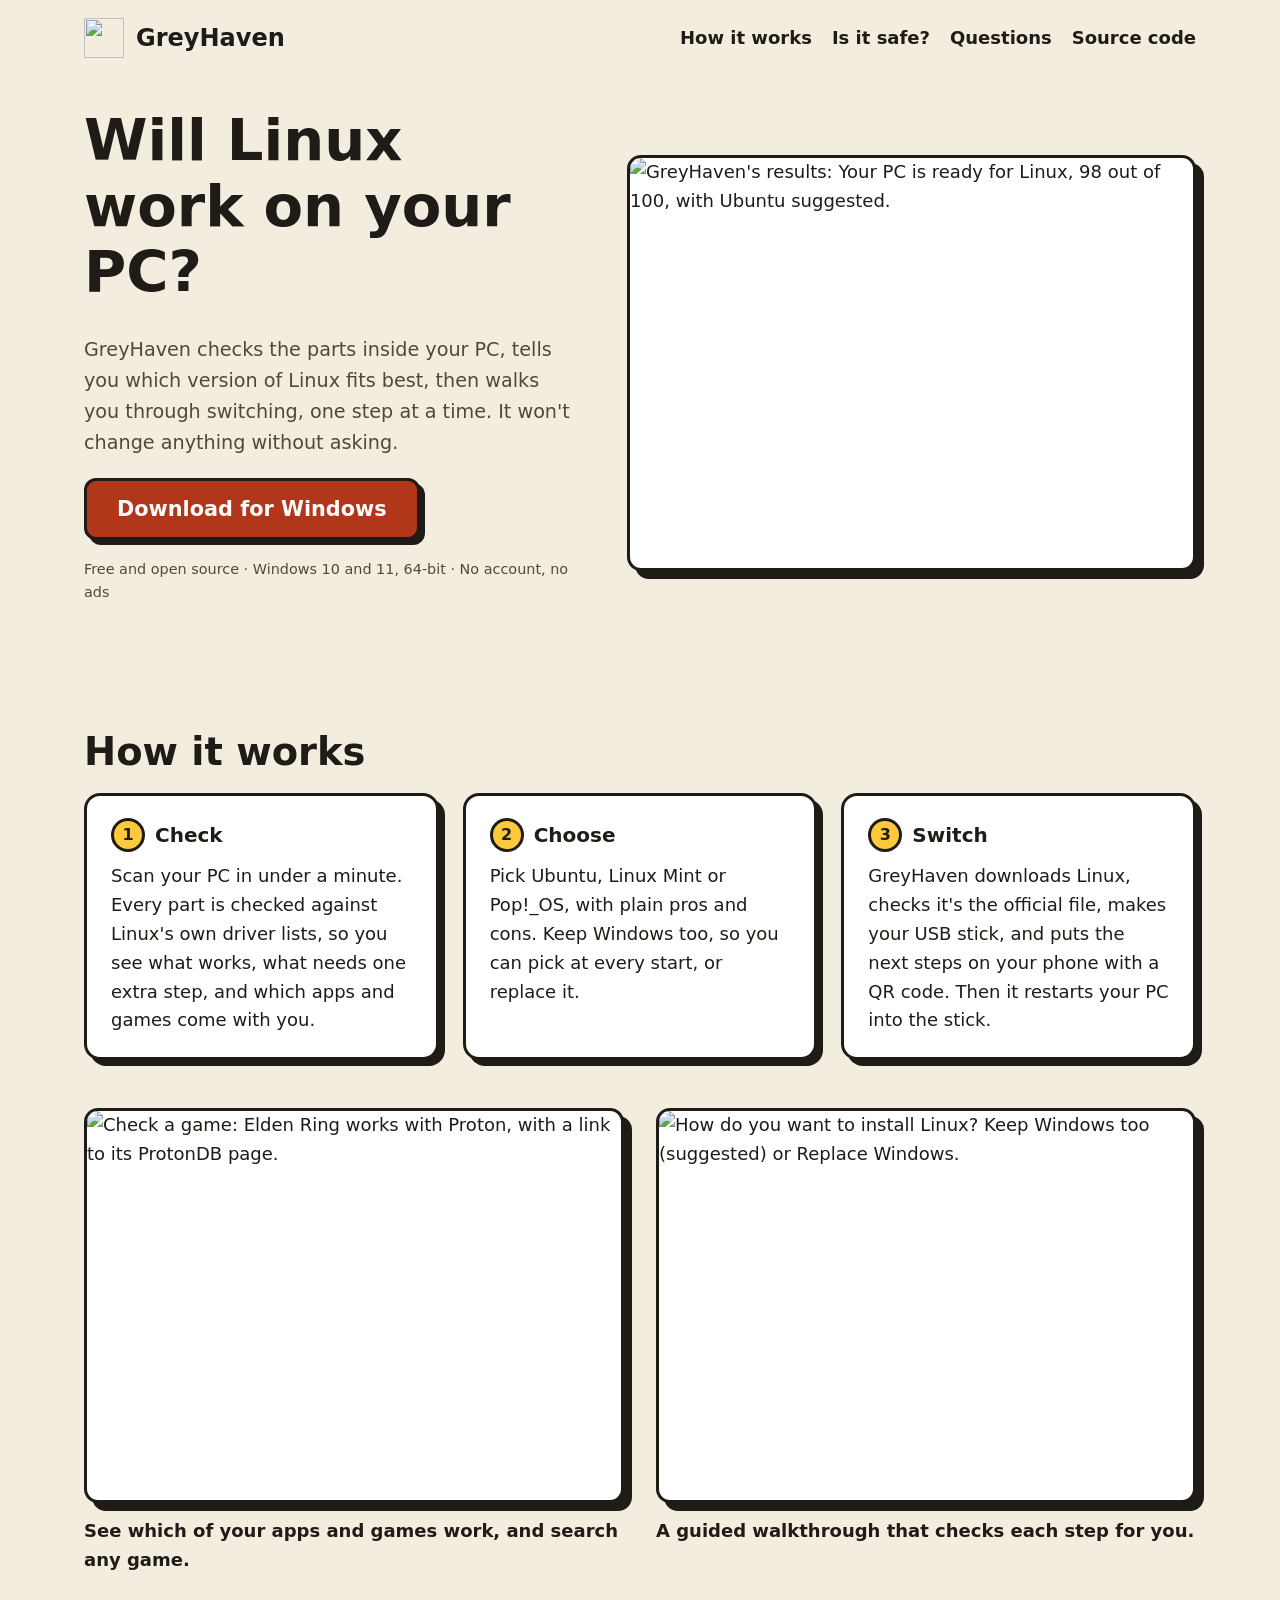
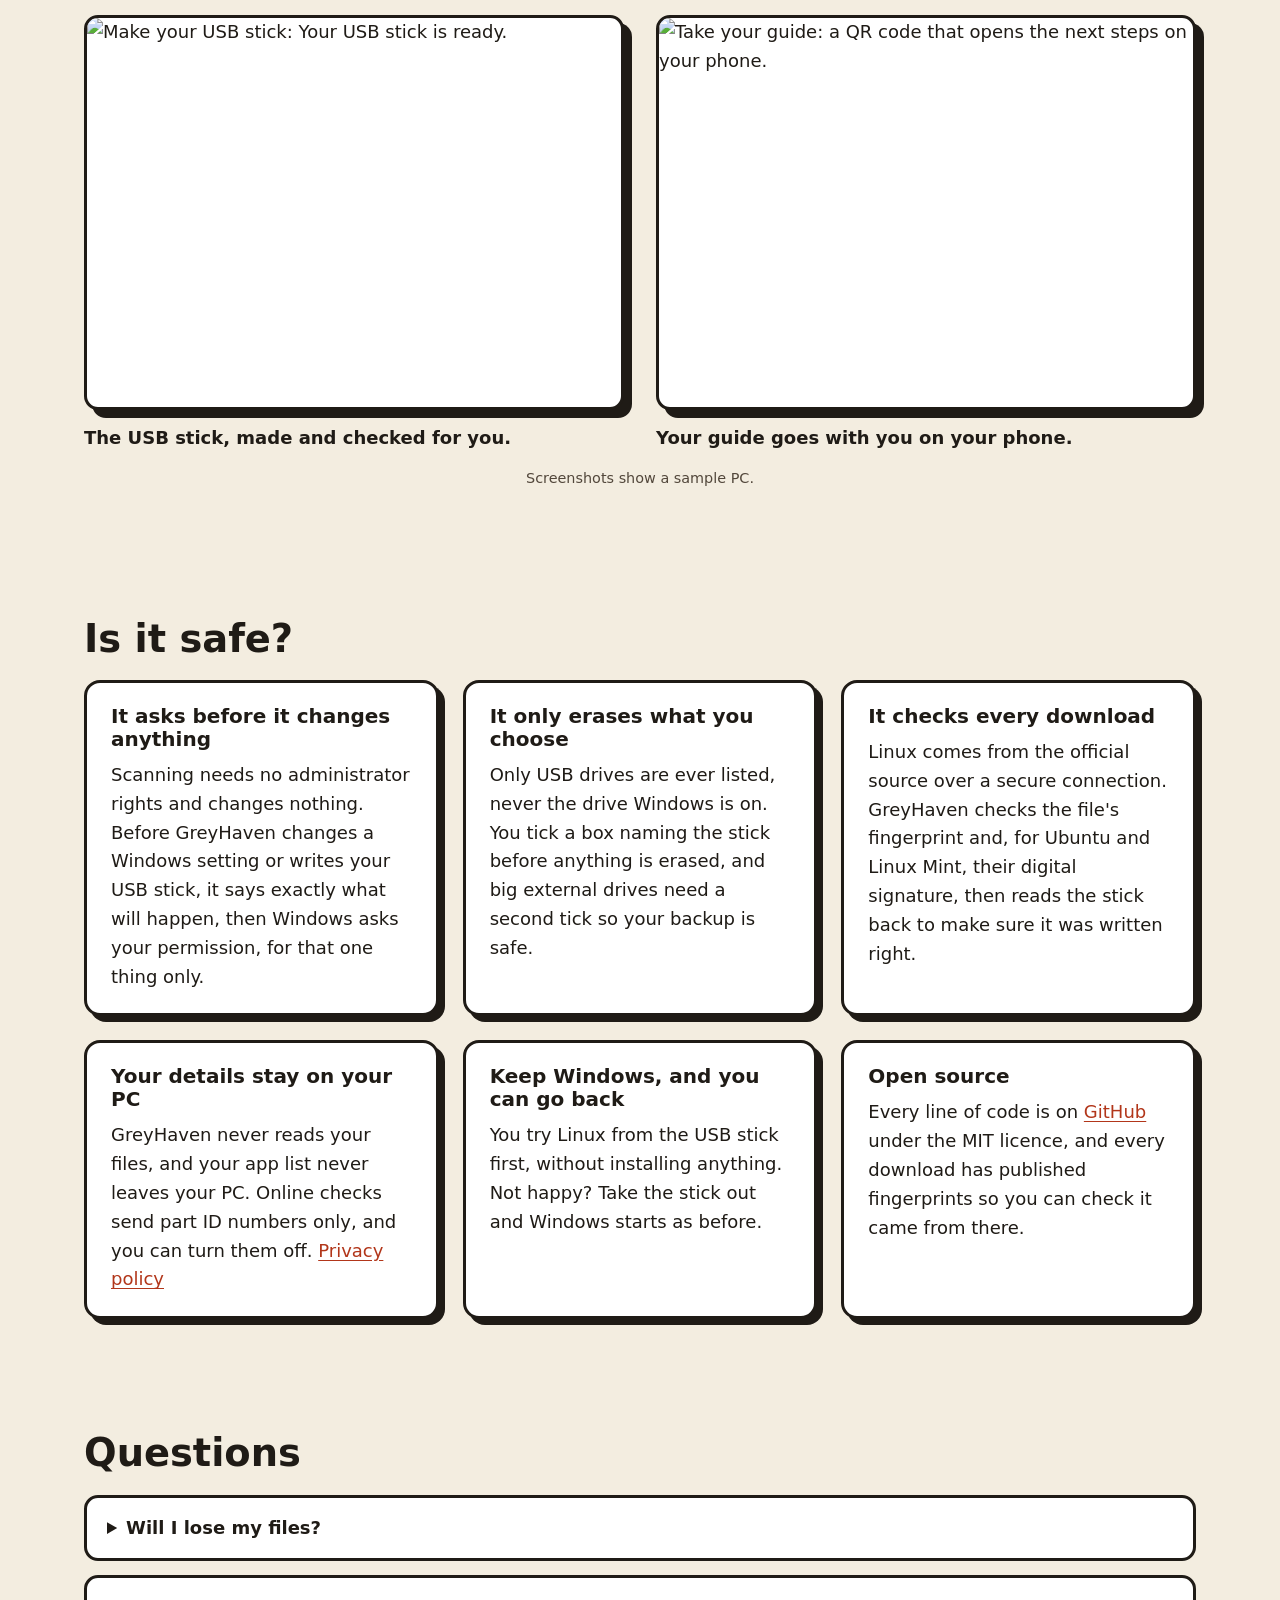
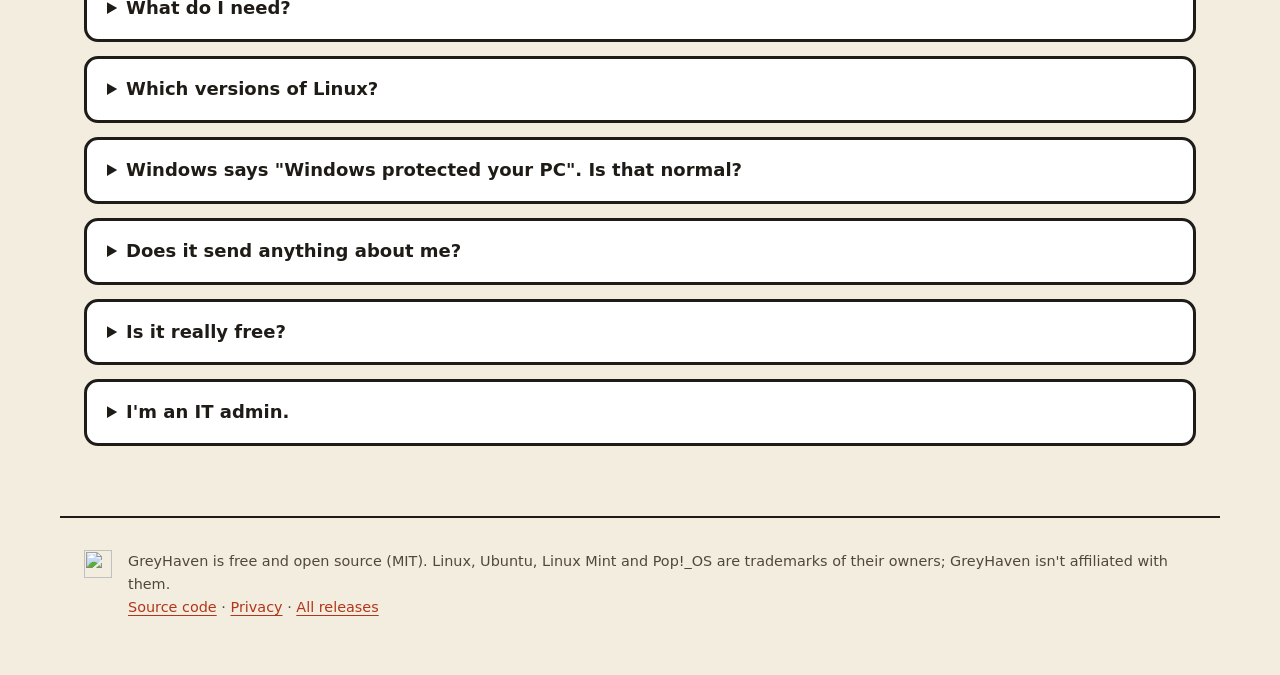
==== site/index.html @ 10e9a3b8 "Download page (site/), Pages workflow; underscores in button text; better screenshot scrolling - sit" ====
<!doctype html>
<html lang="en">
<head>
<meta charset="utf-8">
<meta name="viewport" content="width=device-width, initial-scale=1">
<meta name="color-scheme" content="light dark">
<title>GreyHaven: will Linux work on your PC?</title>
<meta name="description" content="A free Windows app that checks whether Linux will work on your PC, then guides you through switching, step by step. Open source.">
<meta property="og:title" content="GreyHaven: will Linux work on your PC?">
<meta property="og:description" content="Check your PC, make the USB stick, switch. Free and open source.">
<meta property="og:image" content="https://vernsmagerns.github.io/greyhaven/social-preview.png">
<link rel="icon" href="icon-32.png" sizes="32x32">
<link rel="icon" href="mark-flat.svg" type="image/svg+xml">
<link rel="stylesheet" href="site.css">
</head>
<body>
<a class="skip" href="#main">Skip to the download</a>
<header class="top">
  <a class="brand" href="./"><img src="mark.svg" alt="" width="40" height="40"><span>GreyHaven</span></a>
  <nav aria-label="Page"><a href="#how">How it works</a><a href="#safe">Is it safe?</a><a href="#faq">Questions</a><a href="https://github.com/VernsMagerns/greyhaven">Source code</a></nav>
</header>

<main id="main">
  <section class="hero">
    <div class="hero-text">
      <h1>Will Linux work on your PC?</h1>
      <p class="lead">GreyHaven checks the parts inside your PC, tells you which version of Linux fits best, then walks you through switching, one step at a time. It won't change anything without asking.</p>
      <p><a class="download" href="https://github.com/VernsMagerns/greyhaven/releases/latest/download/GreyHaven-Setup.exe">Download for Windows</a></p>
      <p class="small">Free and open source · Windows 10 and 11, 64-bit · No account, no ads</p>
    </div>
    <figure class="shot hero-shot">
      <img src="images/results.png" alt="GreyHaven's results: Your PC is ready for Linux, 98 out of 100, with Ubuntu suggested." width="1180" height="860">
    </figure>
  </section>

  <section id="how">
    <h2>How it works</h2>
    <ol class="steps">
      <li class="card"><h3><span class="num" aria-hidden="true">1</span>Check</h3>
        <p>Scan your PC in under a minute. Every part is checked against Linux's own driver lists, so you see what works, what needs one extra step, and which apps and games come with you.</p></li>
      <li class="card"><h3><span class="num" aria-hidden="true">2</span>Choose</h3>
        <p>Pick Ubuntu, Linux Mint or Pop!_OS, with plain pros and cons. Keep Windows too, so you can pick at every start, or replace it.</p></li>
      <li class="card"><h3><span class="num" aria-hidden="true">3</span>Switch</h3>
        <p>GreyHaven downloads Linux, checks it's the official file, makes your USB stick, and puts the next steps on your phone with a QR code. Then it restarts your PC into the stick.</p></li>
    </ol>
    <div class="gallery">
      <figure class="shot"><img src="images/check-a-game.png" alt="Check a game: Elden Ring works with Proton, with a link to its ProtonDB page." loading="lazy" width="1180" height="860"><figcaption>See which of your apps and games work, and search any game.</figcaption></figure>
      <figure class="shot"><img src="images/walkthrough.png" alt="How do you want to install Linux? Keep Windows too (suggested) or Replace Windows." loading="lazy" width="1180" height="860"><figcaption>A guided walkthrough that checks each step for you.</figcaption></figure>
      <figure class="shot"><img src="images/usb.png" alt="Make your USB stick: Your USB stick is ready." loading="lazy" width="1180" height="860"><figcaption>The USB stick, made and checked for you.</figcaption></figure>
      <figure class="shot"><img src="images/guide.png" alt="Take your guide: a QR code that opens the next steps on your phone." loading="lazy" width="1180" height="860"><figcaption>Your guide goes with you on your phone.</figcaption></figure>
    </div>
    <p class="small center">Screenshots show a sample PC.</p>
  </section>

  <section id="safe">
    <h2>Is it safe?</h2>
    <div class="trust">
      <div class="card"><h3>It asks before it changes anything</h3>
        <p>Scanning needs no administrator rights and changes nothing. Before GreyHaven changes a Windows setting or writes your USB stick, it says exactly what will happen, then Windows asks your permission, for that one thing only.</p></div>
      <div class="card"><h3>It only erases what you choose</h3>
        <p>Only USB drives are ever listed, never the drive Windows is on. You tick a box naming the stick before anything is erased, and big external drives need a second tick so your backup is safe.</p></div>
      <div class="card"><h3>It checks every download</h3>
        <p>Linux comes from the official source over a secure connection. GreyHaven checks the file's fingerprint and, for Ubuntu and Linux Mint, their digital signature, then reads the stick back to make sure it was written right.</p></div>
      <div class="card"><h3>Your details stay on your PC</h3>
        <p>GreyHaven never reads your files, and your app list never leaves your PC. Online checks send part ID numbers only, and you can turn them off. <a href="https://github.com/VernsMagerns/greyhaven/blob/main/PRIVACY.md">Privacy policy</a></p></div>
      <div class="card"><h3>Keep Windows, and you can go back</h3>
        <p>You try Linux from the USB stick first, without installing anything. Not happy? Take the stick out and Windows starts as before.</p></div>
      <div class="card"><h3>Open source</h3>
        <p>Every line of code is on <a href="https://github.com/VernsMagerns/greyhaven">GitHub</a> under the MIT licence, and every download has published fingerprints so you can check it came from there.</p></div>
    </div>
  </section>

  <section id="faq">
    <h2>Questions</h2>
    <details><summary>Will I lose my files?</summary>
      <p>Not if you choose <strong>Keep Windows too</strong>: Windows, your apps and your files stay as they are, and Linux gets space next to them. GreyHaven still asks you to back up first, because changing the drive's layout is the one step that can go wrong. <strong>Replace Windows</strong> erases the drive, and GreyHaven won't let you go on until your backup checklist is done.</p></details>
    <details><summary>What do I need?</summary>
      <p>A Windows 10 or 11 PC (64-bit), a USB stick of 8 GB or more that can be erased, an internet connection for the download (about 6 GB), and your phone for the guide. Allow an hour or two.</p></details>
    <details><summary>Which versions of Linux?</summary>
      <p>Ubuntu 26.04 LTS, Linux Mint 22.3 and Pop!_OS 24.04: three of the most popular, all free and well supported. GreyHaven suggests the one that fits your PC and explains why.</p></details>
    <details><summary>Windows says "Windows protected your PC". Is that normal?</summary>
      <p>For now, yes. GreyHaven is new, and Windows warns about apps it hasn't seen many people download yet. Click <strong>More info</strong>, then <strong>Run anyway</strong>. You can check the file is the real one with the fingerprints in <code>SHA256SUMS.txt</code> on the release page.</p></details>
    <details><summary>Does it send anything about me?</summary>
      <p>Only if you leave online checks on: the ID numbers of parts GreyHaven doesn't recognise go to linux-hardware.org, and it asks GitHub whether there's a newer version. No names, no files, no app list. See the <a href="https://github.com/VernsMagerns/greyhaven/blob/main/PRIVACY.md">privacy policy</a>.</p></details>
    <details><summary>Is it really free?</summary>
      <p>Yes. No ads, no account, no paid version. It's an open-source project.</p></details>
    <details><summary>I'm an IT admin.</summary>
      <p>Each release also has <code>GreyHaven.msi</code> for silent installs (<code>msiexec /i GreyHaven.msi /qn</code>) and a portable zip.</p></details>
  </section>
</main>

<footer>
  <img src="mark-flat.svg" alt="" width="28" height="28">
  <p>GreyHaven is free and open source (MIT). Linux, Ubuntu, Linux Mint and Pop!_OS are trademarks of their owners; GreyHaven isn't affiliated with them.
  <br><a href="https://github.com/VernsMagerns/greyhaven">Source code</a> · <a href="https://github.com/VernsMagerns/greyhaven/blob/main/PRIVACY.md">Privacy</a> · <a href="https://github.com/VernsMagerns/greyhaven/releases">All releases</a></p>
</footer>
</body>
</html>
---- site/site.css ----
/* GreyHaven download page: the app's Market Day look (docs/brand.md). */
@font-face { font-family: "Rubik"; font-weight: 700; font-display: swap; src: url(fonts/Rubik-Bold.ttf) format("truetype"); }
@font-face { font-family: "Lexend"; font-weight: 400; font-display: swap; src: url(fonts/Lexend-Regular.ttf) format("truetype"); }
@font-face { font-family: "Lexend"; font-weight: 600; font-display: swap; src: url(fonts/Lexend-SemiBold.ttf) format("truetype"); }

:root {
  --page: #F3EDE0; --card: #FFFFFF; --ink: #1F1B16; --line: #1F1B16; --text2: #52473B;
  --accent: #B2361A; --on-accent: #FFFFFF; --go: #2B6630; --shadow: #1F1B16; --butter: #FFC93C;
}
@media (prefers-color-scheme: dark) {
  :root {
    --page: #0D1218; --card: #18212B; --ink: #F3EFE7; --line: #8C9BAB; --text2: #B8C3CE;
    --accent: #FF9065; --on-accent: #0D1218; --go: #8FD69B; --shadow: #05080B;
  }
}
* { box-sizing: border-box; }
html { scroll-behavior: smooth; }
body { margin: 0; background: var(--page); color: var(--ink); font: 400 18px/1.6 "Lexend", system-ui, sans-serif; }
h1, h2, h3 { font-family: "Rubik", system-ui, sans-serif; font-weight: 700; line-height: 1.15; margin: 0 0 .5em; }
h1 { font-size: clamp(2.3rem, 5vw, 3.6rem); }
h2 { font-size: clamp(1.8rem, 3.5vw, 2.4rem); margin-top: 0; }
h3 { font-size: 1.25rem; }
a { color: var(--accent); text-underline-offset: 3px; }
a:focus-visible, summary:focus-visible { outline: 3px solid var(--ink); outline-offset: 3px; border-radius: 4px; }
.small { font-size: .9rem; color: var(--text2); }
.center { text-align: center; }
.skip { position: absolute; left: -999px; }
.skip:focus { left: 16px; top: 16px; background: var(--card); padding: 8px 12px; border: 2px solid var(--line); z-index: 2; }

.top { display: flex; align-items: center; justify-content: space-between; gap: 16px; flex-wrap: wrap;
  max-width: 1160px; margin: 0 auto; padding: 18px 24px; }
.brand { display: inline-flex; align-items: center; gap: 12px; text-decoration: none; color: var(--ink);
  font: 700 1.5rem "Rubik", system-ui, sans-serif; }
.top nav { display: flex; gap: 20px; flex-wrap: wrap; }
.top nav a { color: var(--ink); text-decoration: none; font-weight: 600; }
.top nav a:hover { text-decoration: underline; }

main { max-width: 1160px; margin: 0 auto; padding: 0 24px; }
section { padding: 56px 0; }
.hero { display: grid; grid-template-columns: 1fr 1.15fr; gap: 48px; align-items: center; padding-top: 32px; }
.lead { font-size: 1.2rem; color: var(--text2); max-width: 34em; }
.download { display: inline-block; background: var(--accent); color: var(--on-accent); text-decoration: none;
  font: 700 1.3rem "Rubik", system-ui, sans-serif; padding: 16px 30px; border: 3px solid var(--line); border-radius: 12px;
  box-shadow: 5px 5px 0 var(--shadow); transition: transform .08s, box-shadow .08s; }
.download:hover { transform: translate(-1px, -1px); box-shadow: 6px 6px 0 var(--shadow); }
.download:active { transform: translate(3px, 3px); box-shadow: 2px 2px 0 var(--shadow); }
.download:focus-visible { outline: 3px solid var(--ink); outline-offset: 4px; }

.card { background: var(--card); border: 3px solid var(--line); border-radius: 16px; box-shadow: 6px 6px 0 var(--shadow); padding: 22px 24px; }
.card p { margin: 0; }
.shot { margin: 0; }
.shot img { display: block; width: 100%; height: auto; border: 3px solid var(--line); border-radius: 14px; box-shadow: 8px 8px 0 var(--shadow); background: var(--card); }
.shot figcaption { margin-top: 14px; font-weight: 600; }

.steps { list-style: none; padding: 0; margin: 0 0 48px; display: grid; grid-template-columns: repeat(3, 1fr); gap: 24px; }
.num { display: inline-grid; place-items: center; width: 34px; height: 34px; margin-right: 10px; border-radius: 50%;
  background: var(--butter); color: #1F1B16; border: 3px solid var(--line); font-size: 1rem; vertical-align: 2px; }
.gallery { display: grid; grid-template-columns: repeat(2, 1fr); gap: 40px 32px; }
.trust { display: grid; grid-template-columns: repeat(3, 1fr); gap: 24px; }

details { background: var(--card); border: 3px solid var(--line); border-radius: 14px; margin: 0 0 14px; padding: 4px 20px; }
summary { cursor: pointer; font-weight: 600; padding: 12px 0; }
details p { margin: 0 0 16px; }
code { background: color-mix(in srgb, var(--page) 70%, var(--card)); padding: 1px 6px; border-radius: 6px; font-size: .9em; }

footer { max-width: 1160px; margin: 0 auto; padding: 32px 24px 56px; display: flex; gap: 16px; align-items: flex-start;
  color: var(--text2); font-size: .9rem; border-top: 2px solid var(--line); }
footer p { margin: 0; }

@media (max-width: 900px) {
  .hero, .steps, .trust, .gallery { grid-template-columns: 1fr; }
  .hero { gap: 32px; }
}
@media (prefers-reduced-motion: reduce) { html { scroll-behavior: auto; } .download { transition: none; } }
@media (forced-colors: active) { .card, .shot img, .download, details { border-color: CanvasText; box-shadow: none; } }
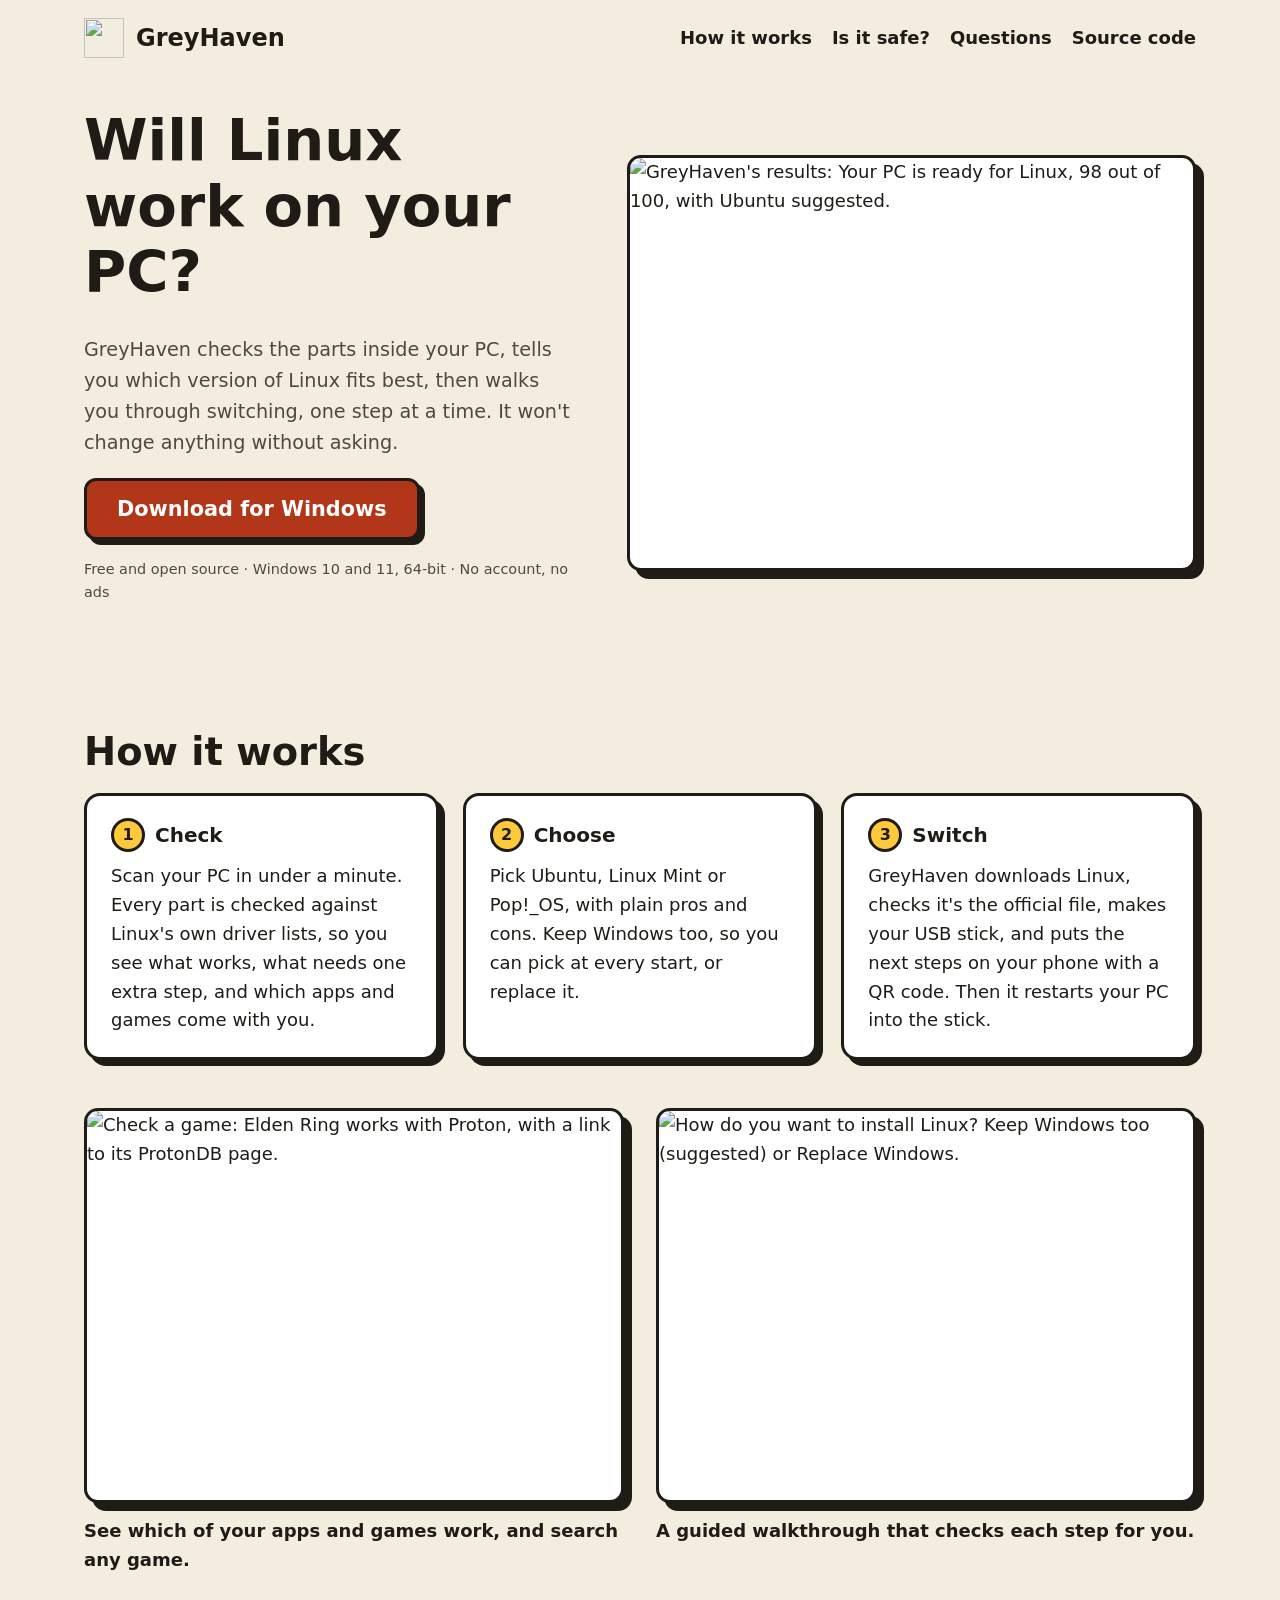
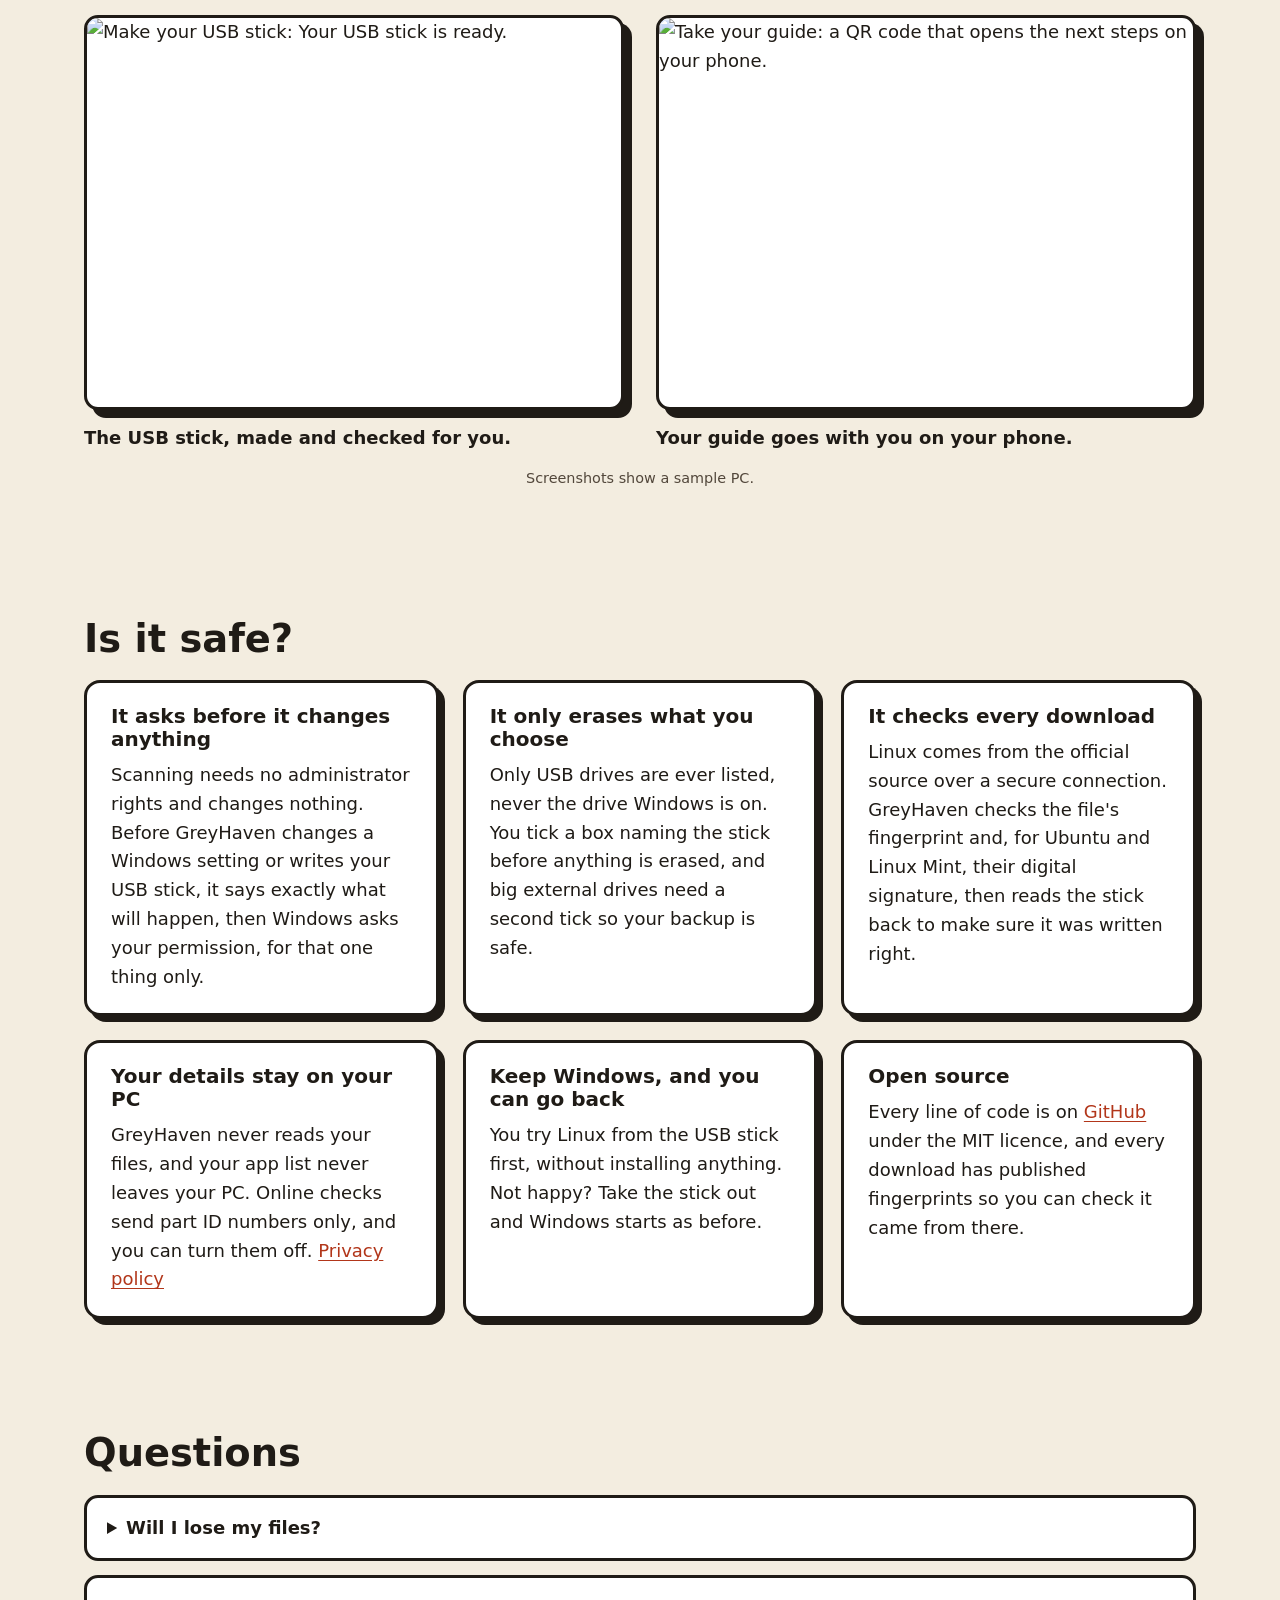
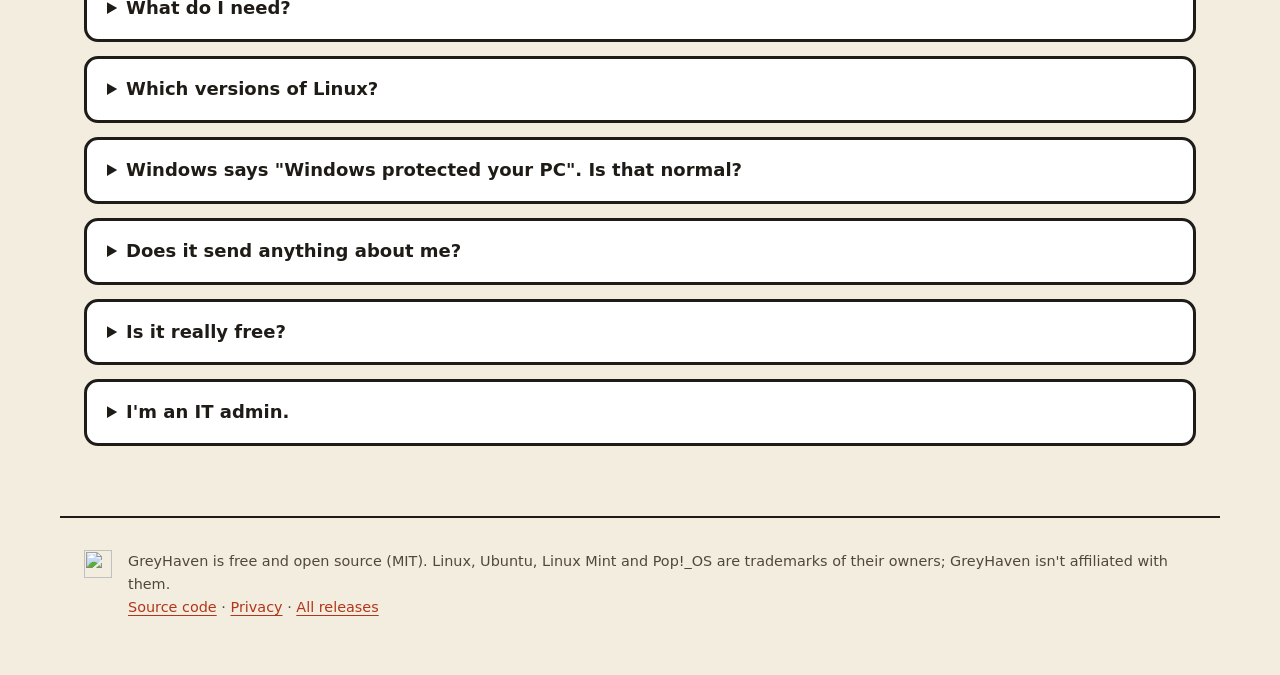
==== commit b714c48c: "README and download page screenshots from the real app (CI, sample PC); launch checklist updated Co-" ====
--- a/site/index.html
+++ b/site/index.html
@@ -39,15 +39,15 @@
       <li class="card"><h3><span class="num" aria-hidden="true">1</span>Check</h3>
         <p>Scan your PC in under a minute. Every part is checked against Linux's own driver lists, so you see what works, what needs one extra step, and which apps and games come with you.</p></li>
       <li class="card"><h3><span class="num" aria-hidden="true">2</span>Choose</h3>
-        <p>Pick Ubuntu, Linux Mint or Pop!_OS, with plain pros and cons. Keep Windows too, so you can pick at every start, or replace it.</p></li>
+        <p>Pick Ubuntu, Linux Mint or <span class="nowrap">Pop!_OS</span>, with plain pros and cons. Keep Windows too, so you can pick at every start, or replace it.</p></li>
       <li class="card"><h3><span class="num" aria-hidden="true">3</span>Switch</h3>
         <p>GreyHaven downloads Linux, checks it's the official file, makes your USB stick, and puts the next steps on your phone with a QR code. Then it restarts your PC into the stick.</p></li>
     </ol>
     <div class="gallery">
-      <figure class="shot"><img src="images/check-a-game.png" alt="Check a game: Elden Ring works with Proton, with a link to its ProtonDB page." loading="lazy" width="1180" height="860"><figcaption>See which of your apps and games work, and search any game.</figcaption></figure>
-      <figure class="shot"><img src="images/walkthrough.png" alt="How do you want to install Linux? Keep Windows too (suggested) or Replace Windows." loading="lazy" width="1180" height="860"><figcaption>A guided walkthrough that checks each step for you.</figcaption></figure>
-      <figure class="shot"><img src="images/usb.png" alt="Make your USB stick: Your USB stick is ready." loading="lazy" width="1180" height="860"><figcaption>The USB stick, made and checked for you.</figcaption></figure>
-      <figure class="shot"><img src="images/guide.png" alt="Take your guide: a QR code that opens the next steps on your phone." loading="lazy" width="1180" height="860"><figcaption>Your guide goes with you on your phone.</figcaption></figure>
+      <figure class="shot"><img src="images/check-a-game.png" alt="Check a game: Elden Ring works with Proton, with a link to its ProtonDB page." width="1180" height="860"><figcaption>See which of your apps and games work, and search any game.</figcaption></figure>
+      <figure class="shot"><img src="images/walkthrough.png" alt="How do you want to install Linux? Keep Windows too (suggested) or Replace Windows." width="1180" height="860"><figcaption>A guided walkthrough that checks each step for you.</figcaption></figure>
+      <figure class="shot"><img src="images/usb.png" alt="Make your USB stick: Your USB stick is ready." width="1180" height="860"><figcaption>The USB stick, made and checked for you.</figcaption></figure>
+      <figure class="shot"><img src="images/guide.png" alt="Take your guide: a QR code that opens the next steps on your phone." width="1180" height="860"><figcaption>Your guide goes with you on your phone.</figcaption></figure>
     </div>
     <p class="small center">Screenshots show a sample PC.</p>
   </section>
@@ -77,7 +77,7 @@
     <details><summary>What do I need?</summary>
       <p>A Windows 10 or 11 PC (64-bit), a USB stick of 8 GB or more that can be erased, an internet connection for the download (about 6 GB), and your phone for the guide. Allow an hour or two.</p></details>
     <details><summary>Which versions of Linux?</summary>
-      <p>Ubuntu 26.04 LTS, Linux Mint 22.3 and Pop!_OS 24.04: three of the most popular, all free and well supported. GreyHaven suggests the one that fits your PC and explains why.</p></details>
+      <p>Ubuntu 26.04 LTS, Linux Mint 22.3 and <span class="nowrap">Pop!_OS</span> 24.04: three of the most popular, all free and well supported. GreyHaven suggests the one that fits your PC and explains why.</p></details>
     <details><summary>Windows says "Windows protected your PC". Is that normal?</summary>
       <p>For now, yes. GreyHaven is new, and Windows warns about apps it hasn't seen many people download yet. Click <strong>More info</strong>, then <strong>Run anyway</strong>. You can check the file is the real one with the fingerprints in <code>SHA256SUMS.txt</code> on the release page.</p></details>
     <details><summary>Does it send anything about me?</summary>
--- a/site/site.css
+++ b/site/site.css
@@ -73,3 +73,4 @@
 }
 @media (prefers-reduced-motion: reduce) { html { scroll-behavior: auto; } .download { transition: none; } }
 @media (forced-colors: active) { .card, .shot img, .download, details { border-color: CanvasText; box-shadow: none; } }
+.nowrap { white-space: nowrap; }
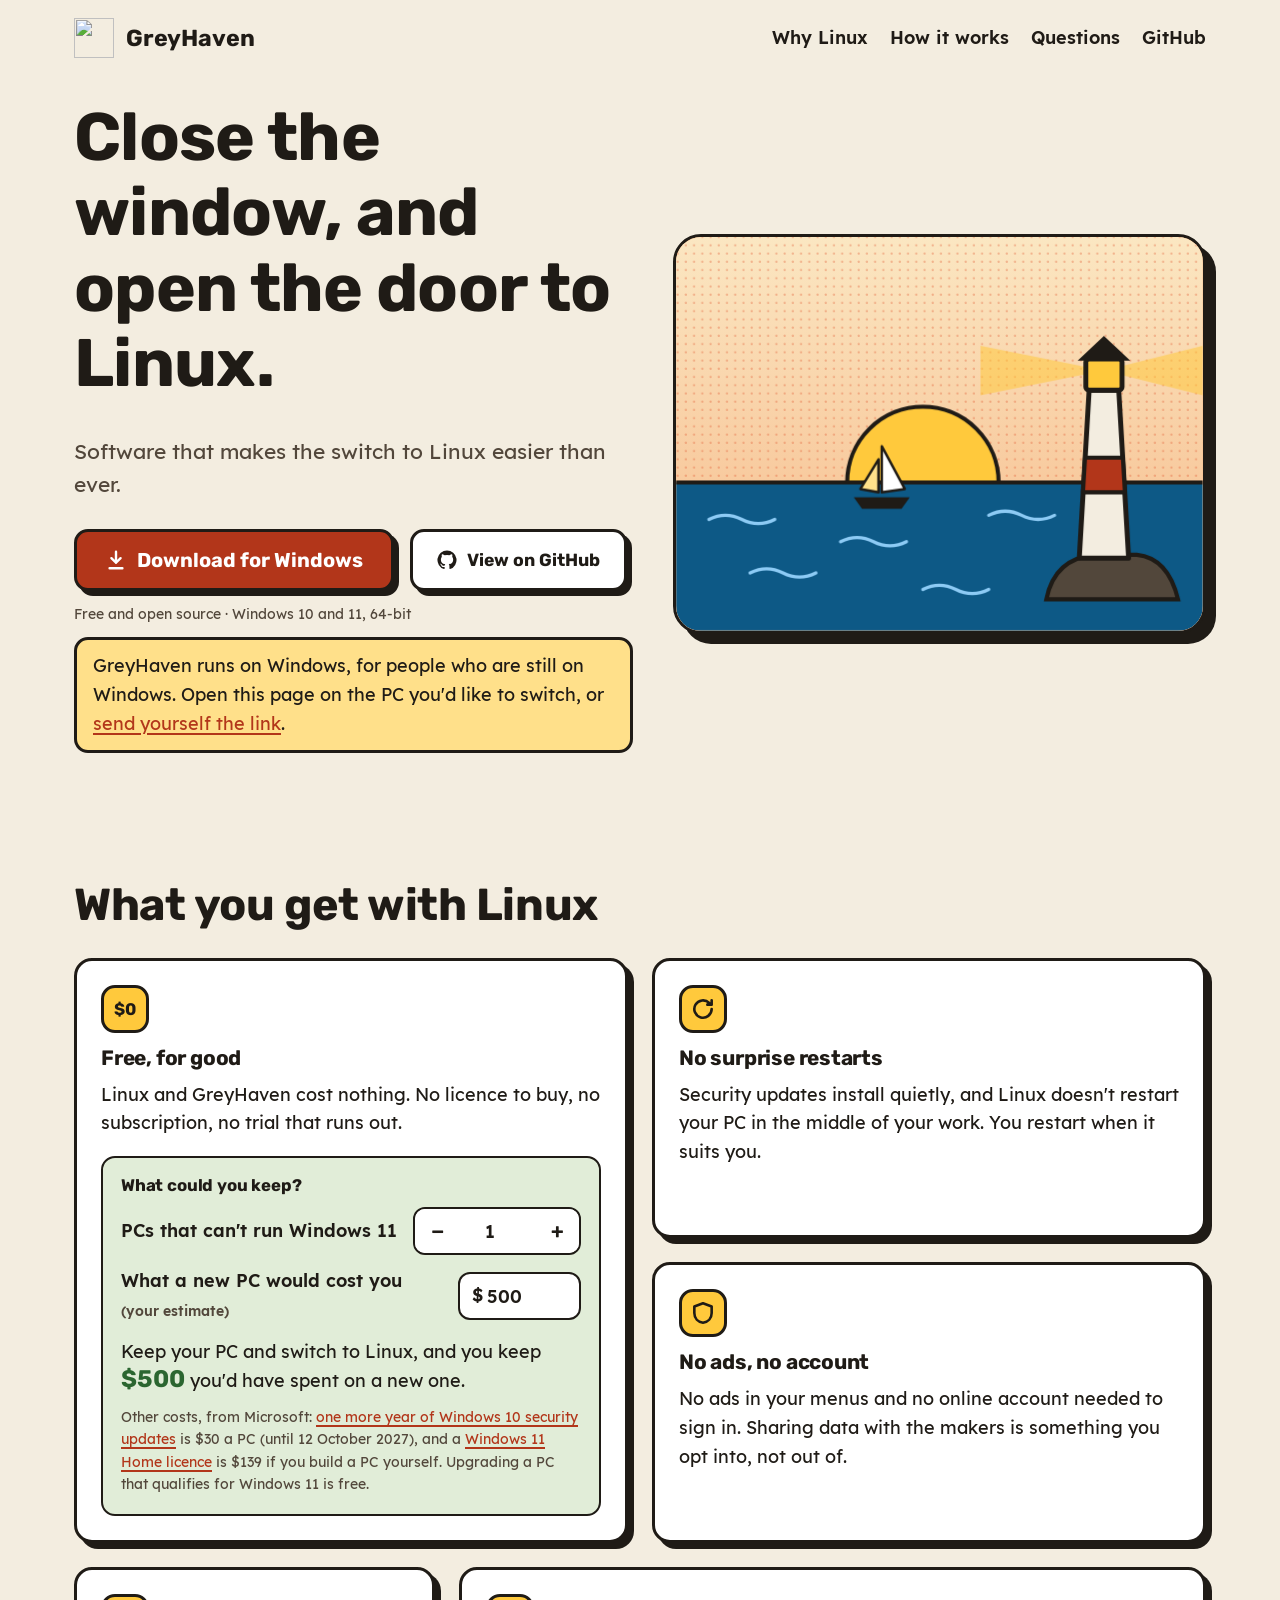
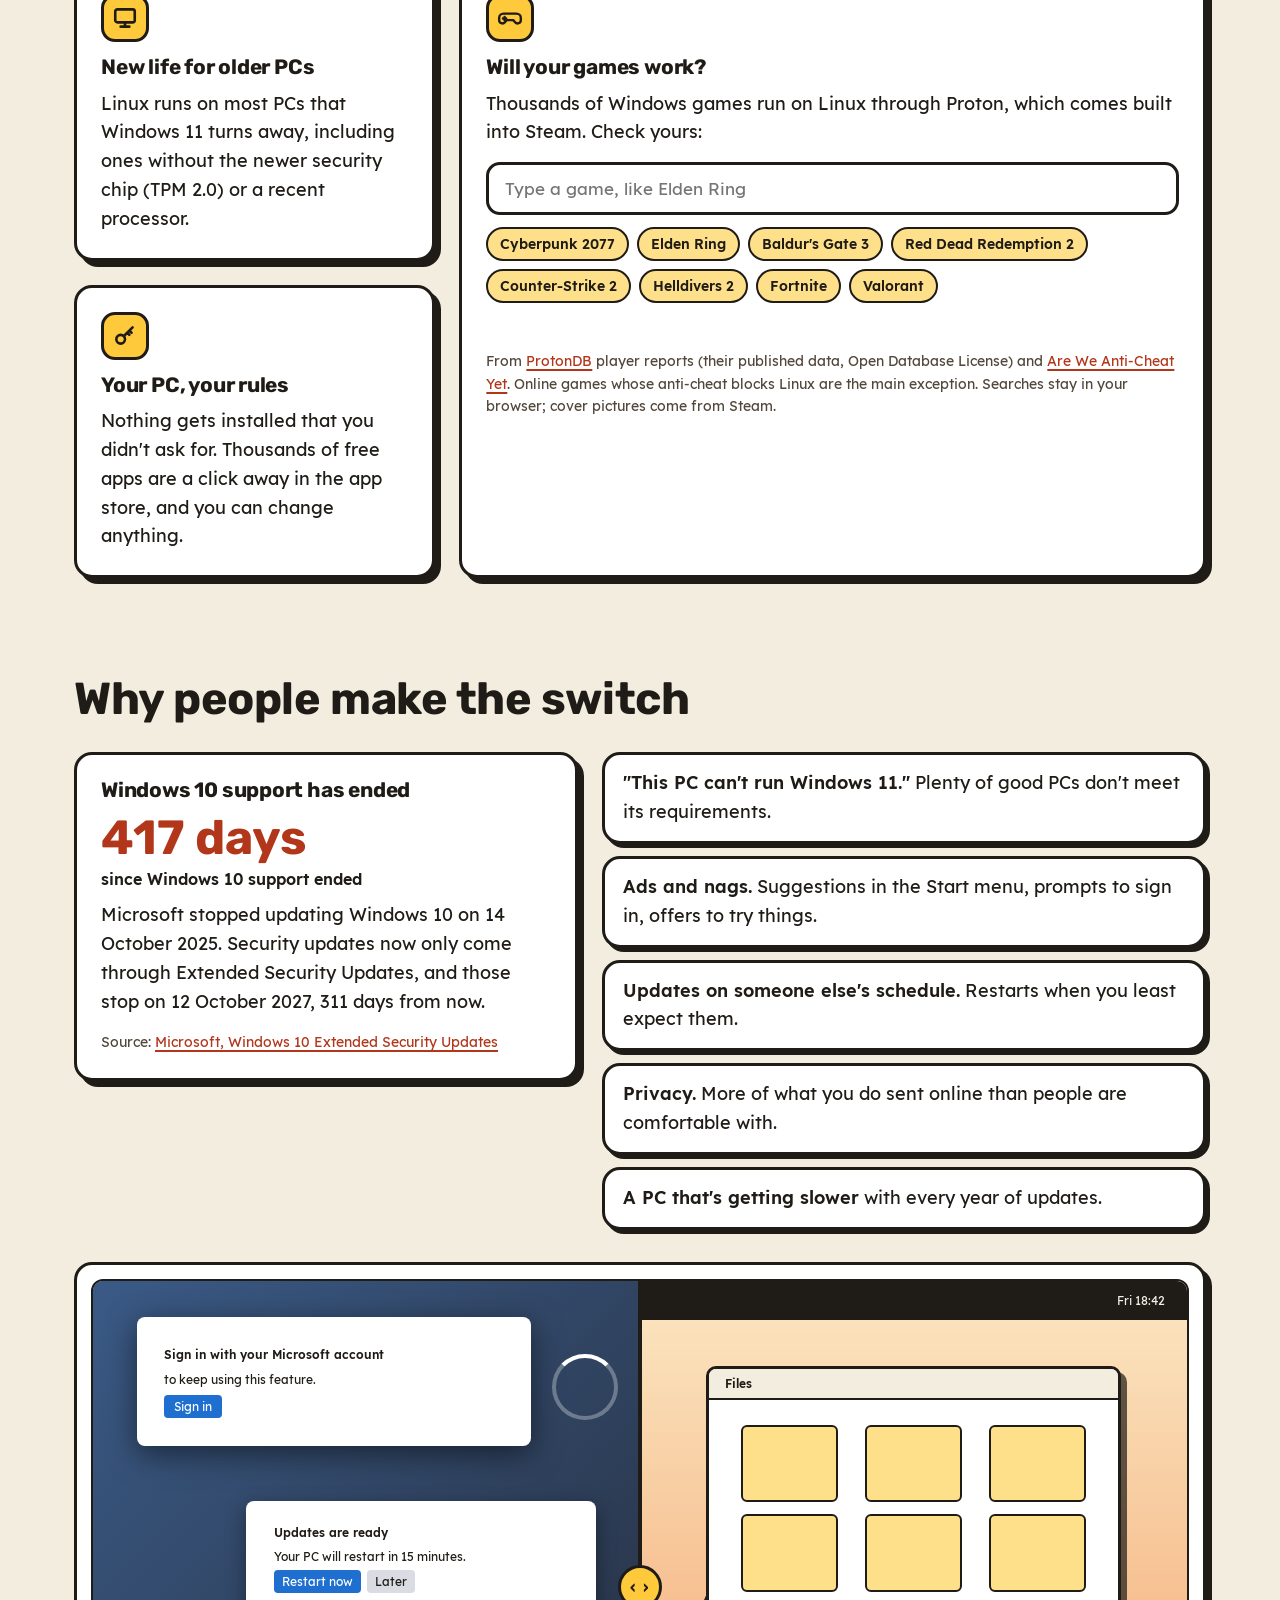
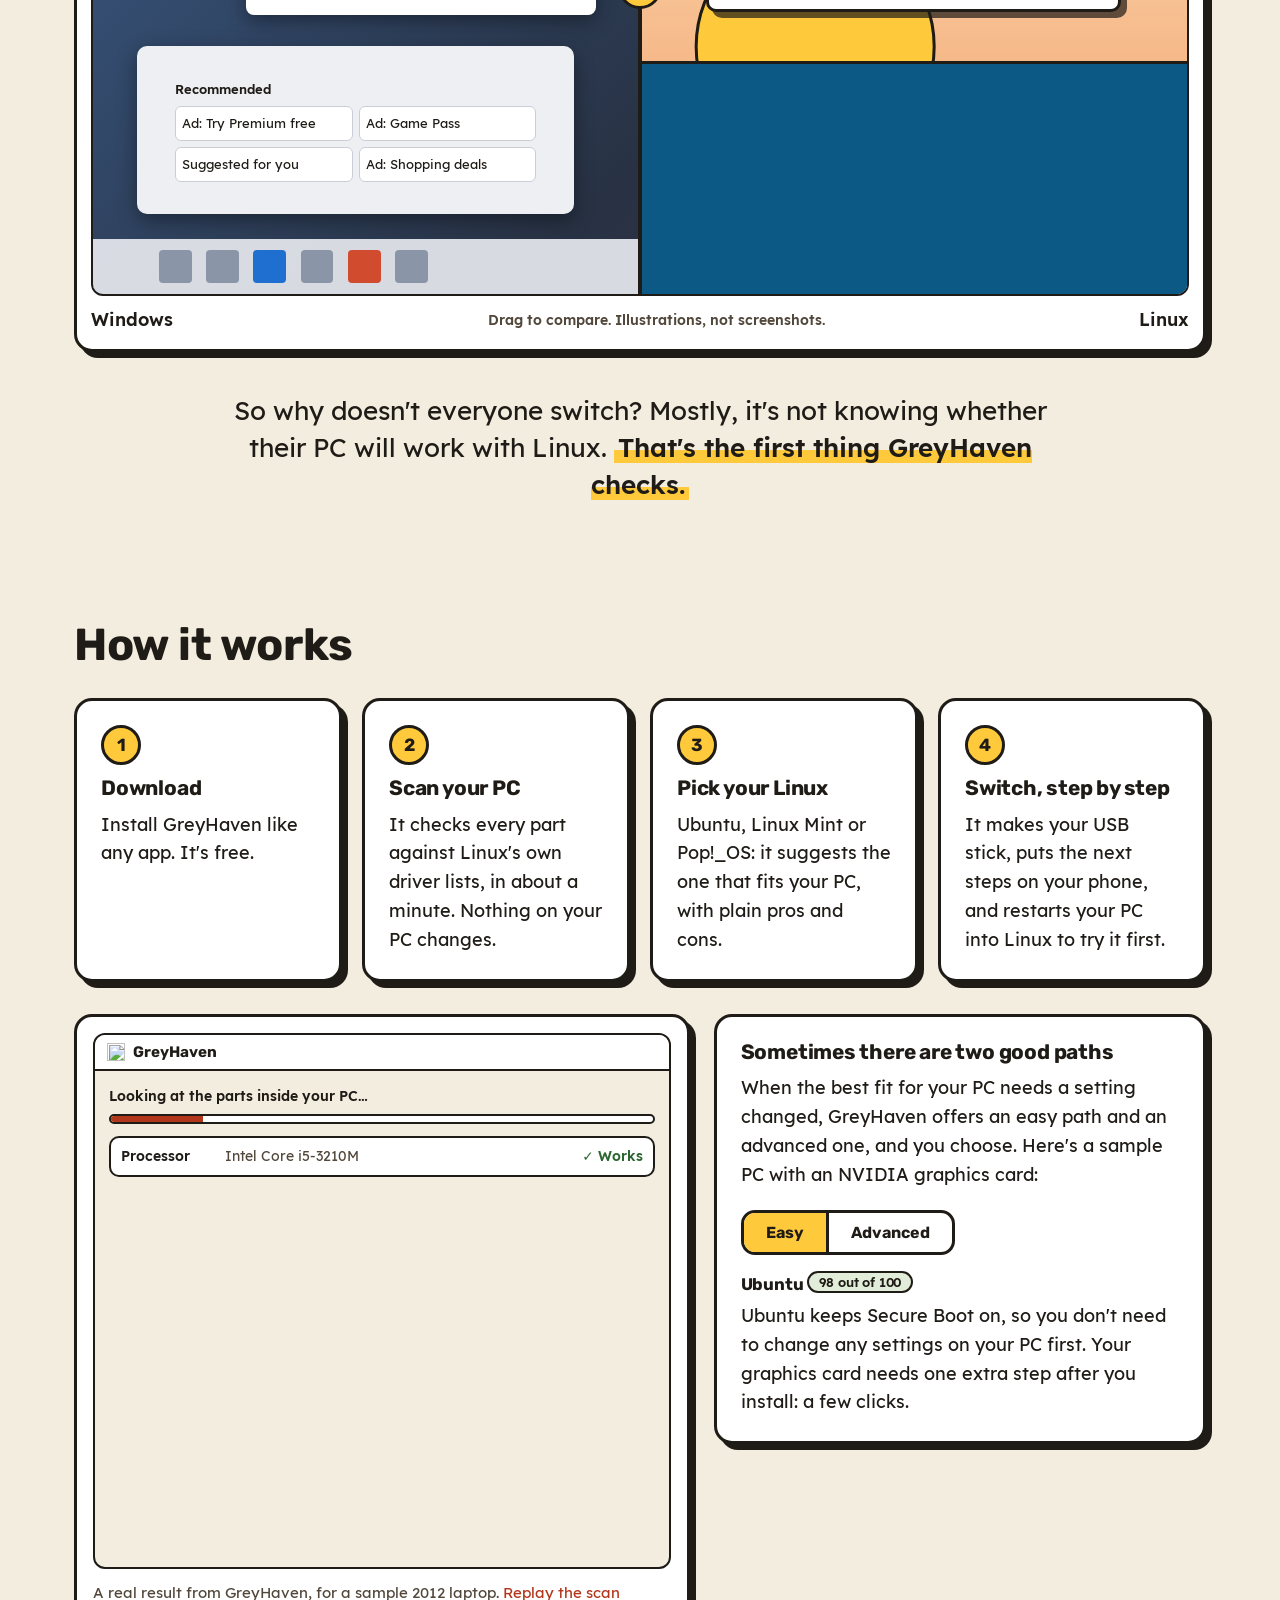
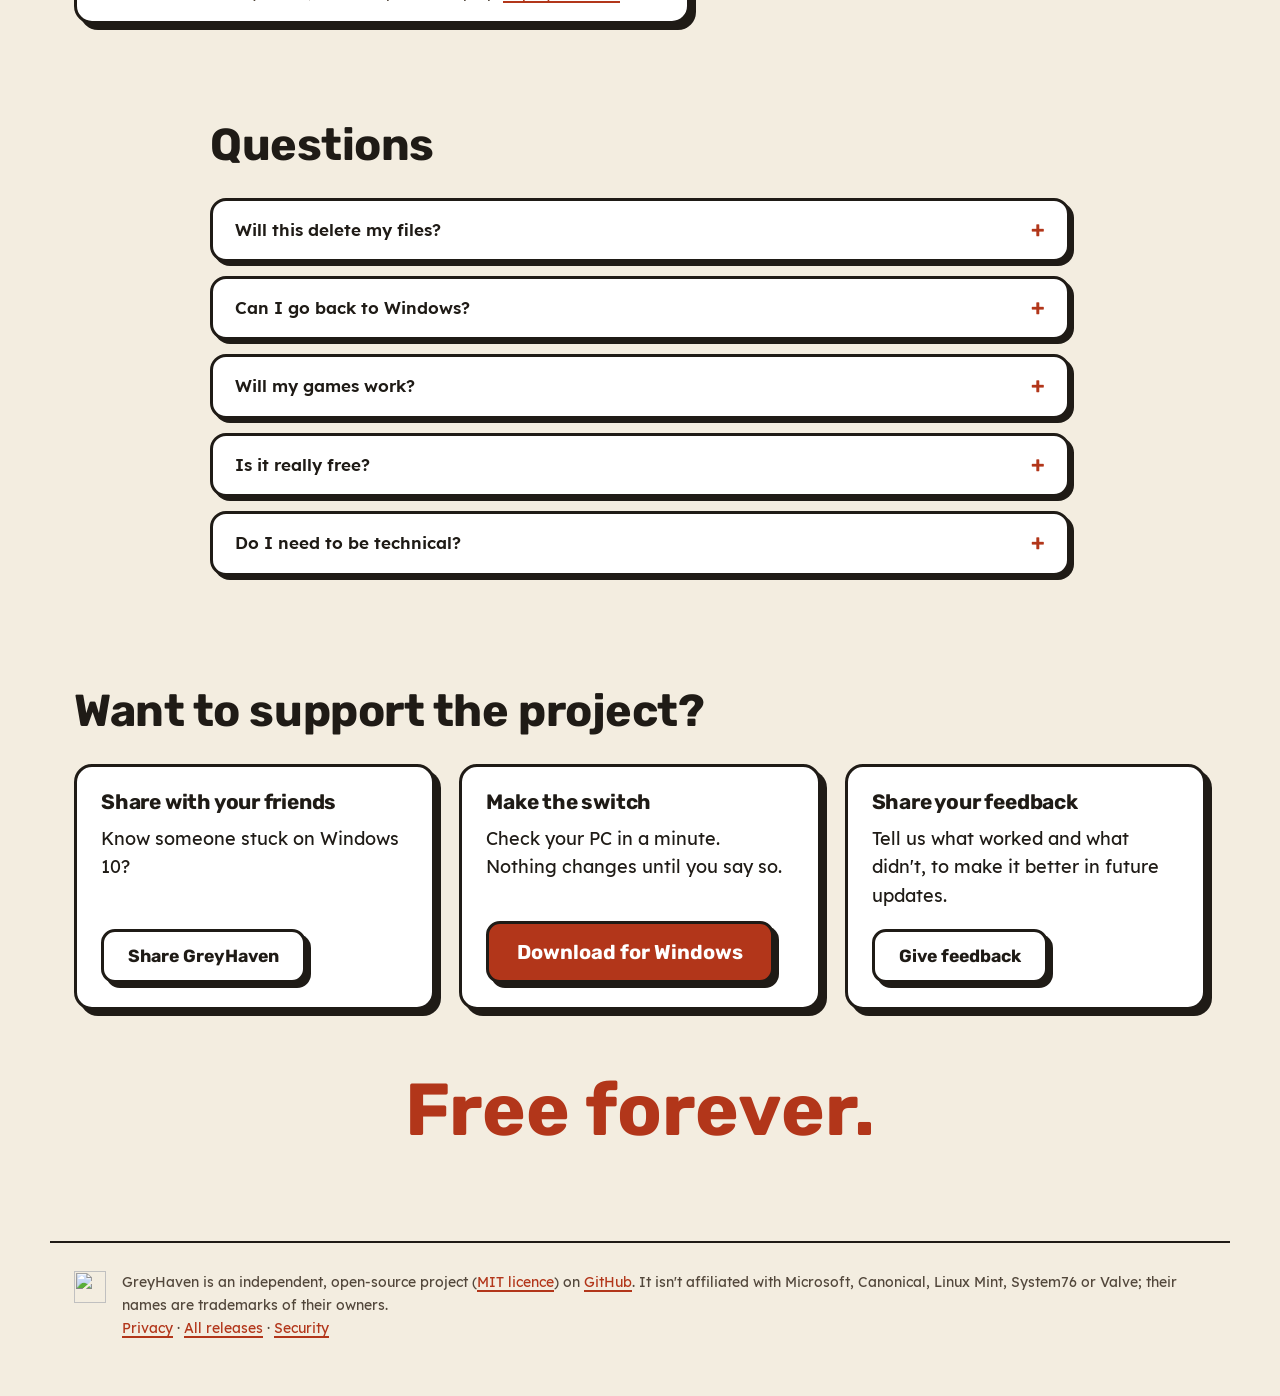
==== commit 4e1d4964: "New website: interactive landing page on Cloudflare Pages (greyhaven.pages.dev) site/ is rebuilt as " ====
--- a/site/index.html
+++ b/site/index.html
@@ -5,94 +5,309 @@
 <meta name="viewport" content="width=device-width, initial-scale=1">
 <meta name="color-scheme" content="light dark">
 <title>GreyHaven: will Linux work on your PC?</title>
-<meta name="description" content="A free Windows app that checks whether Linux will work on your PC, then guides you through switching, step by step. Open source.">
-<meta property="og:title" content="GreyHaven: will Linux work on your PC?">
-<meta property="og:description" content="Check your PC, make the USB stick, switch. Free and open source.">
-<meta property="og:image" content="https://vernsmagerns.github.io/greyhaven/social-preview.png">
+<meta name="description" content="A free Windows app that checks whether Linux will work on your PC, then walks you through the switch, one step at a time. Open source.">
+<link rel="canonical" href="https://greyhaven.pages.dev/">
+<meta property="og:type" content="website">
+<meta property="og:url" content="https://greyhaven.pages.dev/">
+<meta property="og:title" content="GreyHaven: close the window, and open the door to Linux">
+<meta property="og:description" content="A free Windows app that checks your PC for Linux, then walks you through the switch.">
+<meta property="og:image" content="https://greyhaven.pages.dev/og-image.png">
+<meta property="og:image:width" content="1200">
+<meta property="og:image:height" content="630">
+<meta property="og:image:alt" content="GreyHaven: a lighthouse by the sea at sunset, with the words Close the window, and open the door to Linux.">
+<meta name="twitter:card" content="summary_large_image">
 <link rel="icon" href="icon-32.png" sizes="32x32">
 <link rel="icon" href="mark-flat.svg" type="image/svg+xml">
-<link rel="stylesheet" href="site.css">
+<link rel="apple-touch-icon" href="icon-256.png">
+<link rel="preload" href="fonts/Rubik-Bold.woff2" as="font" type="font/woff2" crossorigin>
+<link rel="preload" href="fonts/Lexend-Regular.woff2" as="font" type="font/woff2" crossorigin>
+<link rel="stylesheet" href="styles.css">
+<script>document.documentElement.classList.add("js")</script>
+<script src="app.js" defer></script>
 </head>
 <body>
-<a class="skip" href="#main">Skip to the download</a>
+<a class="skip" href="#main">Skip to content</a>
+
 <header class="top">
-  <a class="brand" href="./"><img src="mark.svg" alt="" width="40" height="40"><span>GreyHaven</span></a>
-  <nav aria-label="Page"><a href="#how">How it works</a><a href="#safe">Is it safe?</a><a href="#faq">Questions</a><a href="https://github.com/VernsMagerns/greyhaven">Source code</a></nav>
+  <a class="brand" href="./" aria-label="GreyHaven, home"><img src="mark.svg" alt="" width="40" height="40"><span>GreyHaven</span></a>
+  <nav aria-label="Page">
+    <a href="#benefits">Why Linux</a>
+    <a href="#how">How it works</a>
+    <a href="#faq">Questions</a>
+    <a href="https://github.com/VernsMagerns/greyhaven">GitHub</a>
+  </nav>
 </header>
 
 <main id="main">
-  <section class="hero">
-    <div class="hero-text">
-      <h1>Will Linux work on your PC?</h1>
-      <p class="lead">GreyHaven checks the parts inside your PC, tells you which version of Linux fits best, then walks you through switching, one step at a time. It won't change anything without asking.</p>
-      <p><a class="download" href="https://github.com/VernsMagerns/greyhaven/releases/latest/download/GreyHaven-Setup.exe">Download for Windows</a></p>
-      <p class="small">Free and open source · Windows 10 and 11, 64-bit · No account, no ads</p>
+
+<!-- ====================== Hero ====================== -->
+<section class="hero" aria-labelledby="hero-title">
+  <div class="hero-copy">
+    <h1 id="hero-title">Close the window, and open the door to Linux.</h1>
+    <p class="lead">Software that makes the switch to Linux easier than ever.</p>
+    <div class="cta-row">
+      <a class="btn btn-primary download-link" href="https://github.com/VernsMagerns/greyhaven/releases/latest/download/GreyHaven-Setup.exe">
+        <svg aria-hidden="true" viewBox="0 0 24 24" width="22" height="22"><path d="M12 3v12m0 0-5-5m5 5 5-5M5 21h14" fill="none" stroke="currentColor" stroke-width="2.6" stroke-linecap="round" stroke-linejoin="round"/></svg>
+        Download for Windows
+      </a>
+      <a class="btn btn-secondary" href="https://github.com/VernsMagerns/greyhaven">
+        <svg aria-hidden="true" viewBox="0 0 24 24" width="20" height="20"><path fill="currentColor" d="M12 .5a11.5 11.5 0 0 0-3.64 22.4c.58.11.79-.25.79-.56v-2c-3.2.7-3.88-1.54-3.88-1.54-.53-1.33-1.28-1.69-1.28-1.69-1.05-.72.08-.7.08-.7 1.16.08 1.77 1.19 1.77 1.19 1.03 1.77 2.7 1.26 3.36.96.1-.75.4-1.26.73-1.55-2.56-.29-5.25-1.28-5.25-5.68 0-1.26.45-2.28 1.19-3.09-.12-.29-.52-1.46.11-3.05 0 0 .97-.31 3.17 1.18a11 11 0 0 1 5.77 0c2.2-1.49 3.17-1.18 3.17-1.18.63 1.59.23 2.76.11 3.05.74.81 1.19 1.83 1.19 3.09 0 4.41-2.7 5.38-5.26 5.67.41.36.78 1.06.78 2.14v3.17c0 .31.21.68.8.56A11.5 11.5 0 0 0 12 .5Z"/></svg>
+        View on GitHub
+      </a>
     </div>
-    <figure class="shot hero-shot">
-      <img src="images/results.png" alt="GreyHaven's results: Your PC is ready for Linux, 98 out of 100, with Ubuntu suggested." width="1180" height="860">
+    <p class="release-meta small" id="release-meta">Free and open source · Windows 10 and 11, 64-bit</p>
+    <p class="os-note" id="os-note" hidden>GreyHaven runs on Windows, for people who are still on Windows. Open this page on the PC you'd like to switch, or <button type="button" class="linkish" data-share>send yourself the link</button>.</p>
+  </div>
+
+  <!-- The scene: a lighthouse by the sea, a small boat sailing toward the sunset. Decorative. -->
+  <div class="scene" aria-hidden="true">
+    <svg class="scene-svg" viewBox="0 0 640 480" preserveAspectRatio="xMidYMax slice">
+      <defs>
+        <linearGradient id="sky" x1="0" y1="0" x2="0" y2="1">
+          <stop offset="0" class="sky-top"/><stop offset="1" class="sky-low"/>
+        </linearGradient>
+        <pattern id="dots" width="10" height="10" patternUnits="userSpaceOnUse"><circle cx="2" cy="2" r="1.4" class="dot"/></pattern>
+      </defs>
+      <rect width="640" height="480" fill="url(#sky)"/>
+      <rect width="640" height="300" fill="url(#dots)" opacity=".35"/>
+      <g class="sun"><circle cx="300" cy="300" r="92" class="sun-disc"/><circle cx="300" cy="300" r="92" class="ink-stroke" fill="none" stroke-width="5"/></g>
+      <rect x="0" y="300" width="640" height="180" class="sea"/>
+      <path class="ink-stroke" d="M0 300H640" stroke-width="5"/>
+      <path class="wave" d="M40 345q20-10 40 0t40 0M200 372q20-10 40 0t40 0M380 340q20-10 40 0t40 0M90 410q20-10 40 0t40 0M300 430q20-10 40 0t40 0M480 400q20-10 40 0t40 0"/>
+      <g class="boat">
+        <path d="M-34 0h68l-10 14h-48Z" class="hull"/>
+        <path d="M0 -6V-62L28 -10Z" class="sail"/>
+        <path d="M-4 -6V-46L-26 -10Z" class="sail sail-2"/>
+      </g>
+      <!-- Lighthouse, drawn like the GreyHaven mark -->
+      <g class="lighthouse" transform="translate(520 112)">
+        <path class="beam" d="M0 52 L-150 22 L-150 82 Z M0 52 L120 22 L120 82 Z"/>
+        <path class="rock" d="M-70 330 Q-60 280 -10 276 L40 276 Q78 280 90 330 Z"/>
+        <path class="tower" d="M-30 280 L-18 76 L18 76 L30 280 Z"/>
+        <path class="band" d="M-25.5 200 L-23 158 L23 158 L25.5 200 Z"/>
+        <rect class="lamp" x="-22" y="38" width="44" height="38" rx="4"/>
+        <path class="roof" d="M-32 40 L0 10 L32 40 Z"/>
+      </g>
+    </svg>
+  </div>
+</section>
+
+<!-- ====================== Benefits ====================== -->
+<section id="benefits" class="section" aria-labelledby="benefits-title">
+  <h2 id="benefits-title">What you get with Linux</h2>
+  <div class="bento">
+
+    <article class="card reveal b-free">
+      <div class="icon" aria-hidden="true">$0</div>
+      <h3>Free, for good</h3>
+      <p>Linux and GreyHaven cost nothing. No licence to buy, no subscription, no trial that runs out.</p>
+      <form class="calc" id="calc" aria-labelledby="calc-title" onsubmit="return false">
+        <h4 id="calc-title">What could you keep?</h4>
+        <div class="calc-row">
+          <label for="calc-pcs">PCs that can't run Windows 11</label>
+          <div class="stepper"><button type="button" data-step="-1" aria-label="One fewer PC">−</button><input id="calc-pcs" type="number" inputmode="numeric" min="1" max="50" value="1"><button type="button" data-step="1" aria-label="One more PC">+</button></div>
+        </div>
+        <div class="calc-row">
+          <label for="calc-price">What a new PC would cost you <span class="small">(your estimate)</span></label>
+          <div class="money"><span aria-hidden="true">$</span><input id="calc-price" type="number" inputmode="numeric" min="0" step="50" value="500"></div>
+        </div>
+        <output class="calc-out" for="calc-pcs calc-price" id="calc-out" aria-live="polite">Keep your PC and switch to Linux, and you keep <strong>$500</strong> you'd have spent on a new one.</output>
+        <p class="small source">Other costs, from Microsoft: <a href="https://www.microsoft.com/en-us/windows/extended-security-updates">one more year of Windows 10 security updates</a> is $30 a PC (until 12 October 2027), and a <a href="https://www.microsoft.com/en-us/d/windows-11-home/dg7gmgf0krt0">Windows 11 Home licence</a> is $139 if you build a PC yourself. Upgrading a PC that qualifies for Windows 11 is free.</p>
+      </form>
+    </article>
+
+    <article class="card reveal b-updates">
+      <div class="icon" aria-hidden="true"><svg viewBox="0 0 24 24"><path d="M20 12a8 8 0 1 1-2.3-5.6M20 4v4h-4" fill="none" stroke="currentColor" stroke-width="2.4" stroke-linecap="round" stroke-linejoin="round"/></svg></div>
+      <h3>No surprise restarts</h3>
+      <p>Security updates install quietly, and Linux doesn't restart your PC in the middle of your work. You restart when it suits you.</p>
+    </article>
+
+    <article class="card reveal b-private">
+      <div class="icon" aria-hidden="true"><svg viewBox="0 0 24 24"><path d="M12 3 4 6v6c0 5 3.4 8.3 8 9 4.6-.7 8-4 8-9V6Z" fill="none" stroke="currentColor" stroke-width="2.4" stroke-linejoin="round"/></svg></div>
+      <h3>No ads, no account</h3>
+      <p>No ads in your menus and no online account needed to sign in. Sharing data with the makers is something you opt into, not out of.</p>
+    </article>
+
+    <article class="card reveal b-old">
+      <div class="icon" aria-hidden="true"><svg viewBox="0 0 24 24"><rect x="3" y="4" width="18" height="12" rx="2" fill="none" stroke="currentColor" stroke-width="2.4"/><path d="M8 20h8M12 16v4" stroke="currentColor" stroke-width="2.4" stroke-linecap="round"/></svg></div>
+      <h3>New life for older PCs</h3>
+      <p>Linux runs on most PCs that Windows 11 turns away, including ones without the newer security chip (TPM 2.0) or a recent processor.</p>
+    </article>
+
+    <article class="card reveal b-yours">
+      <div class="icon" aria-hidden="true"><svg viewBox="0 0 24 24"><circle cx="8" cy="15" r="4" fill="none" stroke="currentColor" stroke-width="2.4"/><path d="m11 12 8-8m-3 3 2 2m-4 0 2 2" fill="none" stroke="currentColor" stroke-width="2.4" stroke-linecap="round"/></svg></div>
+      <h3>Your PC, your rules</h3>
+      <p>Nothing gets installed that you didn't ask for. Thousands of free apps are a click away in the app store, and you can change anything.</p>
+    </article>
+
+    <article class="card reveal b-games" id="games">
+      <div class="icon" aria-hidden="true"><svg viewBox="0 0 24 24"><path d="M6 8h12a4 4 0 0 1 4 4v2a3 3 0 0 1-5.3 1.9L15 14H9l-1.7 1.9A3 3 0 0 1 2 14v-2a4 4 0 0 1 4-4Z" fill="none" stroke="currentColor" stroke-width="2.2" stroke-linejoin="round"/><path d="M7 11v3M5.5 12.5h3" stroke="currentColor" stroke-width="2.2" stroke-linecap="round"/></svg></div>
+      <h3>Will your games work?</h3>
+      <p>Thousands of Windows games run on Linux through Proton, which comes built into Steam. Check yours:</p>
+      <div class="game-check" id="game-check">
+        <label for="game-q" class="visually-hidden">Game name</label>
+        <input id="game-q" type="search" placeholder="Type a game, like Elden Ring" autocomplete="off" spellcheck="false" aria-describedby="game-msg">
+        <div class="chips" aria-label="Popular games">
+          <button type="button" data-game="Cyberpunk 2077">Cyberpunk 2077</button>
+          <button type="button" data-game="ELDEN RING">Elden Ring</button>
+          <button type="button" data-game="Baldur's Gate 3">Baldur's Gate 3</button>
+          <button type="button" data-game="Red Dead Redemption 2">Red Dead Redemption 2</button>
+          <button type="button" data-game="Counter-Strike 2">Counter-Strike 2</button>
+          <button type="button" data-game="HELLDIVERS 2">Helldivers 2</button>
+          <button type="button" data-game="Fortnite">Fortnite</button>
+          <button type="button" data-game="VALORANT">Valorant</button>
+        </div>
+        <p id="game-msg" class="small game-msg" aria-live="polite"></p>
+        <ul class="game-results" id="game-results"></ul>
+        <noscript><p class="small">Search any game on <a href="https://www.protondb.com/">ProtonDB</a>.</p></noscript>
+        <p class="small source">From <a href="https://www.protondb.com/">ProtonDB</a> player reports (their published data, Open Database License) and <a href="https://areweanticheatyet.com/">Are We Anti-Cheat Yet</a>. Online games whose anti-cheat blocks Linux are the main exception. Searches stay in your browser; cover pictures come from Steam.</p>
+      </div>
+    </article>
+
+  </div>
+</section>
+
+<!-- ====================== Why people switch ====================== -->
+<section id="why" class="section" aria-labelledby="why-title">
+  <h2 id="why-title">Why people make the switch</h2>
+
+  <div class="why-grid">
+    <article class="card reveal w10" id="w10">
+      <h3>Windows 10 support has ended</h3>
+      <p class="w10-big"><span id="w10-days">Over a year</span> <span id="w10-label">since support ended</span></p>
+      <p id="w10-text">Microsoft stopped updating Windows 10 on 14 October 2025. Security updates now only come through Extended Security Updates, which end on 12 October 2027.</p>
+      <p class="small source">Source: <a href="https://www.microsoft.com/en-us/windows/extended-security-updates">Microsoft, Windows 10 Extended Security Updates</a></p>
+    </article>
+
+    <ul class="reasons reveal">
+      <li class="card"><strong>"This PC can't run Windows 11."</strong> Plenty of good PCs don't meet its requirements.</li>
+      <li class="card"><strong>Ads and nags.</strong> Suggestions in the Start menu, prompts to sign in, offers to try things.</li>
+      <li class="card"><strong>Updates on someone else's schedule.</strong> Restarts when you least expect them.</li>
+      <li class="card"><strong>Privacy.</strong> More of what you do sent online than people are comfortable with.</li>
+      <li class="card"><strong>A PC that's getting slower</strong> with every year of updates.</li>
+    </ul>
+  </div>
+
+  <figure class="compare card reveal" id="compare">
+    <div class="compare-stage">
+      <!-- "Windows": an original, stylised mock-up (no real screenshots or logos) -->
+      <div class="desk desk-win" role="img" aria-label="A busy desktop: a menu full of ads, an 'Updates are ready, restart now' message, a 'Sign in with your Microsoft account' box and a loading cursor.">
+        <div class="win-wall"></div>
+        <div class="win-start">
+          <p class="win-h">Recommended</p>
+          <div class="win-tiles"><span>Ad: Try Premium free</span><span>Ad: Game Pass</span><span>Suggested for you</span><span>Ad: Shopping deals</span></div>
+        </div>
+        <div class="win-toast"><strong>Updates are ready</strong><span>Your PC will restart in 15 minutes.</span><span class="win-btns"><i>Restart now</i><i>Later</i></span></div>
+        <div class="win-modal"><strong>Sign in with your Microsoft account</strong><span>to keep using this feature.</span><i>Sign in</i></div>
+        <div class="win-spinner"></div>
+        <div class="win-bar"><span></span><span></span><span></span><span></span><span></span><span></span></div>
+      </div>
+      <!-- "Linux": a calm desktop -->
+      <div class="desk desk-linux" role="img" aria-label="A calm Linux desktop: a sunset over the sea, a small dock on the left, one tidy window and nothing asking for attention.">
+        <div class="lx-wall"><div class="lx-sun"></div><div class="lx-sea"></div></div>
+        <div class="lx-top"><span>Activities</span><span>Fri 18:42</span></div>
+        <div class="lx-dock"><span></span><span></span><span></span><span></span><span></span></div>
+        <div class="lx-win"><div class="lx-title">Files</div><div class="lx-files"><span></span><span></span><span></span><span></span><span></span><span></span></div></div>
+      </div>
+      <div class="compare-handle" aria-hidden="true"><span></span></div>
+      <label class="visually-hidden" for="compare-range">Compare a Windows desktop with a Linux desktop</label>
+      <input class="compare-range" id="compare-range" type="range" min="0" max="100" value="50">
+    </div>
+    <figcaption><span>Windows</span><span class="small">Drag to compare. Illustrations, not screenshots.</span><span>Linux</span></figcaption>
+  </figure>
+
+  <div class="turn reveal">
+    <p class="turn-text">So why doesn't everyone switch? Mostly, it's not knowing whether their PC will work with Linux. <strong>That's the first thing GreyHaven checks.</strong></p>
+  </div>
+</section>
+
+<!-- ====================== How it works ====================== -->
+<section id="how" class="section" aria-labelledby="how-title">
+  <h2 id="how-title">How it works</h2>
+  <ol class="steps">
+    <li class="card reveal"><span class="num" aria-hidden="true">1</span><h3>Download</h3><p>Install GreyHaven like any app. It's free.</p></li>
+    <li class="card reveal"><span class="num" aria-hidden="true">2</span><h3>Scan your PC</h3><p>It checks every part against Linux's own driver lists, in about a minute. Nothing on your PC changes.</p></li>
+    <li class="card reveal"><span class="num" aria-hidden="true">3</span><h3>Pick your Linux</h3><p>Ubuntu, Linux Mint or Pop!_OS: it suggests the one that fits your PC, with plain pros and cons.</p></li>
+    <li class="card reveal"><span class="num" aria-hidden="true">4</span><h3>Switch, step by step</h3><p>It makes your USB stick, puts the next steps on your phone, and restarts your PC into Linux to try it first.</p></li>
+  </ol>
+
+  <div class="demo-grid">
+    <figure class="demo card reveal" id="scan-demo" aria-labelledby="demo-cap">
+      <div class="app-window" aria-hidden="true">
+        <div class="app-bar"><img src="icon-32.png" alt="" width="18" height="18"><span>GreyHaven</span></div>
+        <div class="app-body">
+          <div class="scan-progress"><p class="scan-status">Looking at the parts inside your PC…</p><div class="bar"><span></span></div></div>
+          <ul class="parts">
+            <li class="ok"><span class="part">Processor</span><span class="model">Intel Core i5-3210M</span><span class="tag">✓ Works</span></li>
+            <li class="ok"><span class="part">Graphics</span><span class="model">Intel HD Graphics 4000</span><span class="tag">✓ Works</span></li>
+            <li class="warn"><span class="part">Wi-Fi</span><span class="model">Broadcom 802.11n</span><span class="tag">⚙ One extra step</span><span class="note">Works after you add a driver. You'll need a cable or your phone to get online first.</span></li>
+            <li class="ok"><span class="part">Sound</span><span class="model">Realtek High Definition Audio</span><span class="tag">✓ Works</span></li>
+            <li class="ok"><span class="part">Webcam</span><span class="model">USB2.0 HD UVC WebCam</span><span class="tag">✓ Works</span></li>
+            <li class="info"><span class="part">Secure Boot</span><span class="model">Not used on this PC</span><span class="tag">Nothing to change</span></li>
+          </ul>
+          <div class="verdict"><div><strong>Your PC is ready for Linux</strong><span>We suggest Linux Mint.</span></div><div class="score">98<small>out of 100</small></div></div>
+        </div>
+      </div>
+      <figcaption id="demo-cap">A real result from GreyHaven, for a sample 2012 laptop. <button type="button" class="linkish" id="demo-replay">Replay the scan</button></figcaption>
     </figure>
-  </section>
-
-  <section id="how">
-    <h2>How it works</h2>
-    <ol class="steps">
-      <li class="card"><h3><span class="num" aria-hidden="true">1</span>Check</h3>
-        <p>Scan your PC in under a minute. Every part is checked against Linux's own driver lists, so you see what works, what needs one extra step, and which apps and games come with you.</p></li>
-      <li class="card"><h3><span class="num" aria-hidden="true">2</span>Choose</h3>
-        <p>Pick Ubuntu, Linux Mint or <span class="nowrap">Pop!_OS</span>, with plain pros and cons. Keep Windows too, so you can pick at every start, or replace it.</p></li>
-      <li class="card"><h3><span class="num" aria-hidden="true">3</span>Switch</h3>
-        <p>GreyHaven downloads Linux, checks it's the official file, makes your USB stick, and puts the next steps on your phone with a QR code. Then it restarts your PC into the stick.</p></li>
-    </ol>
-    <div class="gallery">
-      <figure class="shot"><img src="images/check-a-game.png" alt="Check a game: Elden Ring works with Proton, with a link to its ProtonDB page." width="1180" height="860"><figcaption>See which of your apps and games work, and search any game.</figcaption></figure>
-      <figure class="shot"><img src="images/walkthrough.png" alt="How do you want to install Linux? Keep Windows too (suggested) or Replace Windows." width="1180" height="860"><figcaption>A guided walkthrough that checks each step for you.</figcaption></figure>
-      <figure class="shot"><img src="images/usb.png" alt="Make your USB stick: Your USB stick is ready." width="1180" height="860"><figcaption>The USB stick, made and checked for you.</figcaption></figure>
-      <figure class="shot"><img src="images/guide.png" alt="Take your guide: a QR code that opens the next steps on your phone." width="1180" height="860"><figcaption>Your guide goes with you on your phone.</figcaption></figure>
+
+    <div class="paths card reveal" id="paths">
+      <h3>Sometimes there are two good paths</h3>
+      <p>When the best fit for your PC needs a setting changed, GreyHaven offers an easy path and an advanced one, and you choose. Here's a sample PC with an NVIDIA graphics card:</p>
+      <div class="seg" role="tablist" aria-label="Path">
+        <button type="button" role="tab" id="tab-easy" aria-selected="true" aria-controls="panel-easy">Easy</button>
+        <button type="button" role="tab" id="tab-adv" aria-selected="false" aria-controls="panel-adv" tabindex="-1">Advanced</button>
+      </div>
+      <div class="path-panel" role="tabpanel" id="panel-easy" aria-labelledby="tab-easy">
+        <h4>Ubuntu <span class="pill">98 out of 100</span></h4>
+        <p>Ubuntu keeps Secure Boot on, so you don't need to change any settings on your PC first. Your graphics card needs one extra step after you install: a few clicks.</p>
+      </div>
+      <div class="path-panel" role="tabpanel" id="panel-adv" aria-labelledby="tab-adv" hidden>
+        <h4>Pop!_OS <span class="pill">100 out of 100</span></h4>
+        <p>Pop!_OS handles this graphics card best, because its NVIDIA download comes with the driver already in it.</p>
+        <p class="notice"><strong>First, you turn off Secure Boot</strong> in your PC's startup settings. GreyHaven shows you how for your PC's maker. <a href="https://github.com/VernsMagerns/greyhaven/blob/main/docs/secure-boot.md">How to turn off Secure Boot</a></p>
+      </div>
     </div>
-    <p class="small center">Screenshots show a sample PC.</p>
-  </section>
-
-  <section id="safe">
-    <h2>Is it safe?</h2>
-    <div class="trust">
-      <div class="card"><h3>It asks before it changes anything</h3>
-        <p>Scanning needs no administrator rights and changes nothing. Before GreyHaven changes a Windows setting or writes your USB stick, it says exactly what will happen, then Windows asks your permission, for that one thing only.</p></div>
-      <div class="card"><h3>It only erases what you choose</h3>
-        <p>Only USB drives are ever listed, never the drive Windows is on. You tick a box naming the stick before anything is erased, and big external drives need a second tick so your backup is safe.</p></div>
-      <div class="card"><h3>It checks every download</h3>
-        <p>Linux comes from the official source over a secure connection. GreyHaven checks the file's fingerprint and, for Ubuntu and Linux Mint, their digital signature, then reads the stick back to make sure it was written right.</p></div>
-      <div class="card"><h3>Your details stay on your PC</h3>
-        <p>GreyHaven never reads your files, and your app list never leaves your PC. Online checks send part ID numbers only, and you can turn them off. <a href="https://github.com/VernsMagerns/greyhaven/blob/main/PRIVACY.md">Privacy policy</a></p></div>
-      <div class="card"><h3>Keep Windows, and you can go back</h3>
-        <p>You try Linux from the USB stick first, without installing anything. Not happy? Take the stick out and Windows starts as before.</p></div>
-      <div class="card"><h3>Open source</h3>
-        <p>Every line of code is on <a href="https://github.com/VernsMagerns/greyhaven">GitHub</a> under the MIT licence, and every download has published fingerprints so you can check it came from there.</p></div>
-    </div>
-  </section>
-
-  <section id="faq">
-    <h2>Questions</h2>
-    <details><summary>Will I lose my files?</summary>
-      <p>Not if you choose <strong>Keep Windows too</strong>: Windows, your apps and your files stay as they are, and Linux gets space next to them. GreyHaven still asks you to back up first, because changing the drive's layout is the one step that can go wrong. <strong>Replace Windows</strong> erases the drive, and GreyHaven won't let you go on until your backup checklist is done.</p></details>
-    <details><summary>What do I need?</summary>
-      <p>A Windows 10 or 11 PC (64-bit), a USB stick of 8 GB or more that can be erased, an internet connection for the download (about 6 GB), and your phone for the guide. Allow an hour or two.</p></details>
-    <details><summary>Which versions of Linux?</summary>
-      <p>Ubuntu 26.04 LTS, Linux Mint 22.3 and <span class="nowrap">Pop!_OS</span> 24.04: three of the most popular, all free and well supported. GreyHaven suggests the one that fits your PC and explains why.</p></details>
-    <details><summary>Windows says "Windows protected your PC". Is that normal?</summary>
-      <p>For now, yes. GreyHaven is new, and Windows warns about apps it hasn't seen many people download yet. Click <strong>More info</strong>, then <strong>Run anyway</strong>. You can check the file is the real one with the fingerprints in <code>SHA256SUMS.txt</code> on the release page.</p></details>
-    <details><summary>Does it send anything about me?</summary>
-      <p>Only if you leave online checks on: the ID numbers of parts GreyHaven doesn't recognise go to linux-hardware.org, and it asks GitHub whether there's a newer version. No names, no files, no app list. See the <a href="https://github.com/VernsMagerns/greyhaven/blob/main/PRIVACY.md">privacy policy</a>.</p></details>
-    <details><summary>Is it really free?</summary>
-      <p>Yes. No ads, no account, no paid version. It's an open-source project.</p></details>
-    <details><summary>I'm an IT admin.</summary>
-      <p>Each release also has <code>GreyHaven.msi</code> for silent installs (<code>msiexec /i GreyHaven.msi /qn</code>) and a portable zip.</p></details>
-  </section>
+  </div>
+</section>
+
+<!-- ====================== Questions ====================== -->
+<section id="faq" class="section narrow" aria-labelledby="faq-title">
+  <h2 id="faq-title">Questions</h2>
+  <details class="reveal"><summary>Will this delete my files?</summary>
+    <p>Not if you choose <strong>Keep Windows too</strong>: Windows, your apps and your files stay as they are, and Linux gets space next to them. GreyHaven still asks you to back up first, because changing the drive's layout is the one step that can go wrong. <strong>Replace Windows</strong> erases the drive, and GreyHaven won't let you go on until your backup checklist is done. Scanning never changes anything.</p></details>
+  <details class="reveal"><summary>Can I go back to Windows?</summary>
+    <p>Yes. You try Linux from the USB stick before installing anything; take the stick out and Windows starts as before. With Keep Windows too, you choose Windows or Linux every time your PC starts.</p></details>
+  <details class="reveal"><summary>Will my games work?</summary>
+    <p>Most single-player games do, through Proton in Steam. Some online games block Linux with their anti-cheat. GreyHaven checks the games on your PC, and you can try any game in the checker above.</p></details>
+  <details class="reveal"><summary>Is it really free?</summary>
+    <p>Yes. GreyHaven is free and open source, with no ads, no account and no paid version. Ubuntu, Linux Mint and Pop!_OS are free too.</p></details>
+  <details class="reveal"><summary>Do I need to be technical?</summary>
+    <p>No. GreyHaven is written for people who've only ever used Windows. Every step is explained in plain words with pictures, it checks your PC before each step, and your guide goes with you on your phone when your PC restarts.</p></details>
+</section>
+
+<!-- ====================== Support ====================== -->
+<section id="support" class="section" aria-labelledby="support-title">
+  <h2 id="support-title">Want to support the project?</h2>
+  <div class="support-grid">
+    <div class="card reveal"><h3>Share with your friends</h3><p>Know someone stuck on Windows 10?</p>
+      <button type="button" class="btn btn-secondary" data-share>Share GreyHaven</button></div>
+    <div class="card reveal"><h3>Make the switch</h3><p>Check your PC in a minute. Nothing changes until you say so.</p>
+      <a class="btn btn-primary download-link" href="https://github.com/VernsMagerns/greyhaven/releases/latest/download/GreyHaven-Setup.exe">Download for Windows</a></div>
+    <div class="card reveal"><h3>Share your feedback</h3><p>Tell us what worked and what didn't, to make it better in future updates.</p>
+      <a class="btn btn-secondary" href="https://github.com/VernsMagerns/greyhaven/issues">Give feedback</a></div>
+  </div>
+  <p class="forever reveal">Free forever.</p>
+</section>
+
 </main>
 
-<footer>
-  <img src="mark-flat.svg" alt="" width="28" height="28">
-  <p>GreyHaven is free and open source (MIT). Linux, Ubuntu, Linux Mint and Pop!_OS are trademarks of their owners; GreyHaven isn't affiliated with them.
-  <br><a href="https://github.com/VernsMagerns/greyhaven">Source code</a> · <a href="https://github.com/VernsMagerns/greyhaven/blob/main/PRIVACY.md">Privacy</a> · <a href="https://github.com/VernsMagerns/greyhaven/releases">All releases</a></p>
+<footer class="foot">
+  <img src="mark-flat.svg" alt="" width="32" height="32">
+  <p>GreyHaven is an independent, open-source project (<a href="https://github.com/VernsMagerns/greyhaven/blob/main/LICENSE">MIT licence</a>) on <a href="https://github.com/VernsMagerns/greyhaven">GitHub</a>. It isn't affiliated with Microsoft, Canonical, Linux Mint, System76 or Valve; their names are trademarks of their owners.
+  <br><a href="https://github.com/VernsMagerns/greyhaven/blob/main/PRIVACY.md">Privacy</a> · <a href="https://github.com/VernsMagerns/greyhaven/releases">All releases</a> · <a href="https://github.com/VernsMagerns/greyhaven/blob/main/SECURITY.md">Security</a></p>
 </footer>
+
+<div class="toast" id="toast" role="status" aria-live="polite" hidden></div>
 </body>
 </html>
--- a/site/styles.css
+++ b/site/styles.css
@@ -0,0 +1,312 @@
+/* GreyHaven landing page. The Market Day look from the app (docs/brand.md): paper, ink outlines,
+   sticker shadows, tomato and butter. Motion is optional: everything reads fine without it. */
+
+@font-face { font-family: "Rubik"; font-weight: 700; font-display: swap; src: url(fonts/Rubik-Bold.woff2) format("woff2"); }
+@font-face { font-family: "Rubik"; font-weight: 500; font-display: swap; src: url(fonts/Rubik-Medium.woff2) format("woff2"); }
+@font-face { font-family: "Lexend"; font-weight: 400; font-display: swap; src: url(fonts/Lexend-Regular.woff2) format("woff2"); }
+@font-face { font-family: "Lexend"; font-weight: 600; font-display: swap; src: url(fonts/Lexend-SemiBold.woff2) format("woff2"); }
+
+:root {
+  --page: #F3EDE0; --card: #FFFFFF; --ink: #1F1B16; --line: #1F1B16; --text2: #52473B;
+  --accent: #B2361A; --on-accent: #FFFFFF; --go: #2B6630; --go-soft: #E1EDD8;
+  --butter: #FFC93C; --butter-soft: #FFE08A; --blue: #0D5986; --blue-soft: #8DCBF5;
+  --shadow: #1F1B16; --glow: rgba(255, 201, 60, .28);
+  --radius: 18px; --border: 3px;
+  /* Scene */
+  --sky-top: #FBE7C2; --sky-low: #F6B989; --sun: #FFC93C; --sea: #0D5986; --wave: #8DCBF5;
+  --tower: #F3EDE0; --rock: #52473B; --dot: #E0532B;
+}
+@media (prefers-color-scheme: dark) {
+  :root {
+    --page: #0D1218; --card: #18212B; --ink: #F3EFE7; --line: #8C9BAB; --text2: #B8C3CE;
+    --accent: #FF9065; --on-accent: #0D1218; --go: #8FD69B; --go-soft: #1B2B2A;
+    --butter: #FFC93C; --butter-soft: #2D2616; --blue: #8DCBF5; --blue-soft: #1D3346;
+    --shadow: #05080B; --glow: rgba(255, 144, 101, .16);
+    --sky-top: #1B2440; --sky-low: #B5603F; --sun: #FFB347; --sea: #12324A; --wave: #4E86AB;
+    --tower: #F3EFE7; --rock: #2A3440; --dot: #FF7A4D;
+  }
+}
+
+* { box-sizing: border-box; }
+html { scroll-behavior: smooth; -webkit-text-size-adjust: 100%; }
+body { margin: 0; background: var(--page); color: var(--ink); font: 400 18px/1.6 "Lexend", system-ui, sans-serif; overflow-x: hidden; }
+h1, h2, h3, h4 { font-family: "Rubik", system-ui, sans-serif; font-weight: 700; line-height: 1.12; margin: 0 0 .5em; letter-spacing: -.01em; }
+h1 { font-size: clamp(2.4rem, 6vw, 4.2rem); }
+h2 { font-size: clamp(1.9rem, 4vw, 2.8rem); margin-bottom: 28px; }
+h3 { font-size: 1.3rem; }
+h4 { font-size: 1.05rem; }
+p { margin: 0 0 .8em; }
+a { color: var(--accent); text-underline-offset: 3px; text-decoration-thickness: 2px; }
+:focus-visible { outline: 3px solid var(--ink); outline-offset: 3px; border-radius: 6px; }
+.small { font-size: .88rem; color: var(--text2); }
+.source { margin-top: 12px; margin-bottom: 0; }
+.visually-hidden { position: absolute; width: 1px; height: 1px; overflow: hidden; clip: rect(0 0 0 0); white-space: nowrap; }
+.skip { position: absolute; left: -999px; }
+.skip:focus { left: 16px; top: 16px; z-index: 20; background: var(--card); padding: 8px 14px; border: var(--border) solid var(--line); border-radius: 10px; }
+.linkish { background: none; border: 0; padding: 0; font: inherit; color: var(--accent); text-decoration: underline; text-decoration-thickness: 2px; text-underline-offset: 3px; cursor: pointer; }
+
+/* ---------------- Header ---------------- */
+.top { display: flex; align-items: center; justify-content: space-between; gap: 16px; flex-wrap: wrap; max-width: 1180px; margin: 0 auto; padding: 18px 24px; }
+.brand { display: inline-flex; align-items: center; gap: 12px; color: var(--ink); text-decoration: none; font: 700 1.45rem "Rubik", sans-serif; }
+.top nav { display: flex; gap: 22px; flex-wrap: wrap; }
+.top nav a { color: var(--ink); text-decoration: none; font-weight: 600; }
+.top nav a:hover { text-decoration: underline; }
+
+main { max-width: 1180px; margin: 0 auto; padding: 0 24px; }
+.section { padding: 72px 0 24px; }
+.narrow { max-width: 860px; margin: 0 auto; }
+
+/* ---------------- Buttons ---------------- */
+.cta-row { display: flex; gap: 16px; flex-wrap: wrap; margin: 28px 0 12px; }
+.btn { display: inline-flex; align-items: center; gap: 10px; padding: 14px 24px; border-radius: 14px; border: var(--border) solid var(--line);
+  font: 700 1.1rem "Rubik", sans-serif; text-decoration: none; cursor: pointer; box-shadow: 5px 5px 0 var(--shadow);
+  transition: transform .12s ease, box-shadow .12s ease, background-color .12s ease; }
+.btn:hover { transform: translate(-2px, -2px); box-shadow: 7px 7px 0 var(--shadow); }
+.btn:active { transform: translate(3px, 3px); box-shadow: 2px 2px 0 var(--shadow); }
+.btn-primary { background: var(--accent); color: var(--on-accent); font-size: 1.25rem; padding: 16px 28px; }
+.btn-secondary { background: var(--card); color: var(--ink); }
+
+/* ---------------- Hero ---------------- */
+.hero { display: grid; grid-template-columns: 1.05fr 1fr; gap: 40px; align-items: center; padding: 24px 0 40px; }
+.lead { font-size: 1.3rem; color: var(--text2); max-width: 30em; }
+.os-note { background: var(--butter-soft); border: var(--border) solid var(--line); border-radius: 14px; padding: 12px 16px; max-width: 34em; }
+.scene { position: relative; aspect-ratio: 4 / 3; border: var(--border) solid var(--line); border-radius: 28px; overflow: hidden; box-shadow: 10px 10px 0 var(--shadow); background: var(--sky-low); }
+.scene-svg { display: block; width: 100%; height: 100%; }
+.sky-top { stop-color: var(--sky-top); }
+.sky-low { stop-color: var(--sky-low); }
+.dot { fill: var(--dot); }
+.sun-disc { fill: var(--sun); }
+.ink-stroke { stroke: #1F1B16; fill: none; }
+.sea { fill: var(--sea); }
+.wave { stroke: var(--wave); stroke-width: 4; fill: none; stroke-linecap: round; }
+.hull { fill: #1F1B16; }
+.sail { fill: #FFFFFF; stroke: #1F1B16; stroke-width: 3; stroke-linejoin: round; }
+.sail-2 { fill: #FFE08A; }
+.boat { transform: translate(250px, 318px); }
+.lighthouse .beam { fill: #FFC93C; opacity: .55; }
+.lighthouse .rock { fill: var(--rock); stroke: #1F1B16; stroke-width: 5; }
+.lighthouse .tower { fill: var(--tower); stroke: #1F1B16; stroke-width: 6; stroke-linejoin: round; }
+.lighthouse .band { fill: #B2361A; stroke: #1F1B16; stroke-width: 5; stroke-linejoin: round; }
+.lighthouse .lamp { fill: #FFC93C; stroke: #1F1B16; stroke-width: 6; }
+.lighthouse .roof { fill: #1F1B16; }
+
+/* ---------------- Cards and bento ---------------- */
+.card { position: relative; background: var(--card); border: var(--border) solid var(--line); border-radius: var(--radius); box-shadow: 6px 6px 0 var(--shadow);
+  padding: 24px; transition: transform .16s ease, box-shadow .16s ease; isolation: isolate; }
+.card p:last-child { margin-bottom: 0; }
+.card::before { /* the warm glow that follows the pointer (pointer devices only, see below) */
+  content: ""; position: absolute; inset: 0; border-radius: inherit; z-index: -1; opacity: 0; transition: opacity .2s;
+  background: radial-gradient(260px circle at var(--mx, 50%) var(--my, 50%), var(--glow), transparent 70%); }
+@media (hover: hover) and (pointer: fine) {
+  .card:hover { transform: translate(-2px, -2px); box-shadow: 8px 8px 0 var(--shadow); }
+  .card:hover::before { opacity: 1; }
+}
+.icon { display: inline-grid; place-items: center; width: 48px; height: 48px; border-radius: 14px; margin-bottom: 14px;
+  background: var(--butter); color: #1F1B16; border: var(--border) solid var(--line); font: 700 1.05rem "Rubik", sans-serif; }
+.icon svg { width: 26px; height: 26px; }
+
+.bento { display: grid; grid-template-columns: repeat(6, 1fr); gap: 24px; }
+.b-free { grid-column: span 3; grid-row: span 2; }
+.b-updates, .b-private { grid-column: span 3; }
+.b-old, .b-yours { grid-column: span 2; }
+.b-games { grid-column: span 4; grid-row: span 2; }
+.b-old { grid-row: 3; } .b-yours { grid-row: 4; }
+.b-games { grid-row: 3 / span 2; grid-column: 3 / span 4; }
+
+/* Savings calculator */
+.calc { margin-top: 18px; padding: 18px; border-radius: 14px; background: var(--go-soft); border: 2px solid var(--line); }
+.calc h4 { margin-bottom: 12px; }
+.calc-row { display: flex; align-items: center; justify-content: space-between; gap: 12px; margin-bottom: 12px; flex-wrap: wrap; }
+.calc-row label { font-weight: 600; max-width: 18em; }
+.stepper, .money { display: inline-flex; align-items: center; border: 2px solid var(--line); border-radius: 12px; overflow: hidden; background: var(--card); }
+.stepper button { width: 44px; height: 44px; border: 0; background: var(--card); color: var(--ink); font: 700 1.3rem "Rubik", sans-serif; cursor: pointer; }
+.stepper button:hover { background: var(--butter-soft); }
+.stepper input, .money input { width: 76px; height: 44px; border: 0; text-align: center; font: 600 1.1rem "Lexend", sans-serif; background: transparent; color: var(--ink); -moz-appearance: textfield; }
+.money span { padding-left: 12px; font-weight: 600; }
+.money input { width: 96px; text-align: left; padding-left: 4px; }
+.calc-out { display: block; font-size: 1.1rem; margin-top: 6px; }
+.calc-out strong { color: var(--go); font: 700 1.5rem "Rubik", sans-serif; }
+
+/* Game checker */
+.game-check input[type="search"] { width: 100%; font: 400 1.05rem "Lexend", sans-serif; color: var(--ink); background: var(--card); padding: 13px 16px;
+  border: var(--border) solid var(--line); border-radius: 14px; }
+.chips { display: flex; flex-wrap: wrap; gap: 8px; margin: 12px 0 4px; }
+.chips button { font: 600 .9rem "Lexend", sans-serif; color: var(--ink); background: var(--butter-soft); border: 2px solid var(--line); border-radius: 999px; padding: 6px 12px; cursor: pointer;
+  transition: transform .1s ease, background-color .1s ease; }
+.chips button:hover { transform: translateY(-2px); background: var(--butter); color: #1F1B16; }
+.chips button[aria-pressed="true"] { background: var(--butter); color: #1F1B16; }
+.game-msg { min-height: 1.4em; margin: 8px 0 0; }
+.game-results { list-style: none; padding: 0; margin: 8px 0 0; display: grid; gap: 12px; }
+.game { display: grid; grid-template-columns: 138px 1fr; gap: 14px; align-items: start; padding: 10px; border: 2px solid var(--line); border-radius: 14px; background: var(--card);
+  animation: pop .25s ease both; }
+.game img { width: 138px; height: 64px; object-fit: cover; border-radius: 8px; border: 2px solid var(--line); background: var(--page); }
+.game .noimg { width: 138px; height: 64px; border-radius: 8px; border: 2px dashed var(--line); }
+.game h5 { font: 700 1rem "Rubik", sans-serif; margin: 0 0 4px; }
+.game p { margin: 4px 0; font-size: .92rem; }
+.badge { display: inline-block; font: 700 .82rem "Lexend", sans-serif; padding: 2px 10px; border-radius: 999px; border: 2px solid var(--line); color: #1F1B16; }
+.badge.works { background: #9FD9A6; } .badge.layer { background: #FFE08A; } .badge.no { background: #FFB3AA; } .badge.unknown { background: #D9D2C5; }
+@keyframes pop { from { opacity: 0; transform: translateY(6px); } }
+
+/* ---------------- Why ---------------- */
+.why-grid { display: grid; grid-template-columns: 1fr 1.2fr; gap: 24px; align-items: start; }
+.w10-big { font: 700 clamp(2rem, 4vw, 3rem)/1.05 "Rubik", sans-serif; color: var(--accent); margin: 6px 0 12px; }
+.w10-big #w10-label { display: block; font: 600 1rem "Lexend", sans-serif; color: var(--ink); margin-top: 6px; }
+.reasons { list-style: none; padding: 0; margin: 0; display: grid; gap: 12px; }
+.reasons .card { padding: 14px 18px; box-shadow: 4px 4px 0 var(--shadow); }
+
+/* Before / after slider */
+.compare { margin: 32px 0 0; padding: 14px; }
+.compare-stage { position: relative; aspect-ratio: 16 / 9; border-radius: 12px; overflow: hidden; border: 2px solid var(--line); --pos: 50%; }
+.desk { position: absolute; inset: 0; overflow: hidden; font-family: "Lexend", sans-serif; }
+.desk-linux { clip-path: inset(0 0 0 var(--pos)); }
+.compare-handle { position: absolute; top: 0; bottom: 0; left: var(--pos); width: 4px; margin-left: -2px; background: #1F1B16; pointer-events: none; }
+.compare-handle span { position: absolute; top: 50%; left: 50%; width: 44px; height: 44px; margin: -22px 0 0 -22px; border-radius: 50%; background: #FFC93C; border: 3px solid #1F1B16; }
+.compare-handle span::before { content: "‹ ›"; position: absolute; inset: 0; display: grid; place-items: center; font: 700 1rem "Rubik", sans-serif; color: #1F1B16; letter-spacing: 2px; }
+.compare-range { position: absolute; inset: 0; width: 100%; height: 100%; margin: 0; opacity: 0; cursor: ew-resize; }
+.compare-range:focus-visible + * , .compare-stage:has(.compare-range:focus-visible) { outline: 3px solid var(--ink); outline-offset: 3px; }
+.compare figcaption { display: flex; justify-content: space-between; align-items: center; gap: 12px; margin-top: 10px; font-weight: 600; }
+/* "Windows" mock-up */
+.desk-win { background: #2F3A4A; color: #1F1B16; }
+.win-wall { position: absolute; inset: 0; background: linear-gradient(135deg, #3A5A86, #283244 60%, #3F2E46); }
+.win-start { position: absolute; left: 4%; bottom: 13%; width: 40%; background: #EDEFF3; border-radius: 10px; padding: 3% 3.5%; box-shadow: 0 6px 20px rgba(0,0,0,.4); font-size: clamp(7px, 1.25vw, 13px); }
+.win-h { font-weight: 600; margin: 0 0 6px; }
+.win-tiles { display: grid; grid-template-columns: 1fr 1fr; gap: 6px; }
+.win-tiles span { background: #FFFFFF; border: 1px solid #C9CED6; border-radius: 6px; padding: 6px; }
+.win-toast { position: absolute; left: 14%; top: 36%; width: 32%; background: #FFFFFF; border-radius: 8px; padding: 2% 2.5%; display: grid; gap: 4px; font-size: clamp(7px, 1.1vw, 12px); box-shadow: 0 6px 20px rgba(0,0,0,.4); }
+.win-btns { display: flex; gap: 6px; } .win-btns i { font-style: normal; background: #1F6FD1; color: #fff; padding: 2px 8px; border-radius: 4px; }
+.win-btns i + i { background: #D9DDE3; color: #1F1B16; }
+.win-modal { position: absolute; left: 4%; top: 6%; width: 36%; background: #FFFFFF; border-radius: 8px; padding: 2.5%; display: grid; gap: 6px; font-size: clamp(7px, 1.1vw, 12px); box-shadow: 0 8px 30px rgba(0,0,0,.5); }
+.win-modal i { font-style: normal; justify-self: start; background: #1F6FD1; color: #fff; padding: 2px 10px; border-radius: 4px; }
+.win-spinner { position: absolute; left: 42%; top: 12%; width: 6%; aspect-ratio: 1; border-radius: 50%; border: 4px solid rgba(255,255,255,.3); border-top-color: #FFFFFF; animation: spin 1s linear infinite; }
+@keyframes spin { to { transform: rotate(360deg); } }
+.win-bar { position: absolute; left: 0; right: 0; bottom: 0; height: 9%; background: rgba(230,233,238,.92); display: flex; justify-content: flex-start; padding-left: 6%; align-items: center; gap: 1.4%; }
+.win-bar span { width: 3.2%; aspect-ratio: 1; border-radius: 4px; background: #8A96A8; }
+.win-bar span:nth-child(3) { background: #1F6FD1; } .win-bar span:nth-child(5) { background: #D14B2E; }
+/* "Linux" mock-up */
+.lx-wall { position: absolute; inset: 0; background: linear-gradient(#FBE7C2, #F6B989 62%, #0D5986 62%); }
+.lx-sun { position: absolute; left: 66%; top: 40%; width: 22%; aspect-ratio: 1; transform: translateX(-50%); border-radius: 50%; background: #FFC93C; border: 3px solid #1F1B16; }
+.lx-sea { position: absolute; left: 0; right: 0; top: 62%; bottom: 0; background: #0D5986; border-top: 3px solid #1F1B16; }
+.lx-top { position: absolute; left: 0; right: 0; top: 0; height: 6.5%; background: #1F1B16; color: #F3EFE7; display: flex; justify-content: space-between; align-items: center; padding: 0 2%; font-size: clamp(7px, 1.1vw, 12px); }
+.lx-dock { position: absolute; left: 1.2%; top: 14%; bottom: 14%; width: 6.5%; background: rgba(31,27,22,.82); border-radius: 12px; display: flex; flex-direction: column; justify-content: center; align-items: center; gap: 6%; }
+.lx-dock span { width: 64%; aspect-ratio: 1; border-radius: 8px; background: #FFC93C; border: 2px solid #F3EFE7; }
+.lx-dock span:nth-child(2) { background: #B2361A; } .lx-dock span:nth-child(3) { background: #8DCBF5; } .lx-dock span:nth-child(4) { background: #9FD9A6; } .lx-dock span:nth-child(5) { background: #F3EFE7; }
+.lx-win { position: absolute; left: 56%; top: 14%; width: 38%; height: 40%; background: #FFFFFF; border: 3px solid #1F1B16; border-radius: 10px; box-shadow: 6px 6px 0 rgba(31,27,22,.7); overflow: hidden; }
+.lx-title { background: #F3EDE0; border-bottom: 2px solid #1F1B16; padding: 1.2% 4%; font-size: clamp(7px, 1.1vw, 12px); font-weight: 600; color: #1F1B16; }
+.lx-files { display: grid; grid-template-columns: repeat(3, 1fr); gap: 8%; padding: 6% 8%; }
+.lx-files span { aspect-ratio: 1.25; border-radius: 6px; background: #FFE08A; border: 2px solid #1F1B16; }
+/* Without JavaScript, the two desktops sit side by side. */
+html:not(.js) .compare-stage { aspect-ratio: auto; display: grid; grid-template-columns: 1fr 1fr; }
+html:not(.js) .desk { position: relative; aspect-ratio: 16 / 9; clip-path: none; }
+html:not(.js) .compare-handle, html:not(.js) .compare-range { display: none; }
+
+.turn { margin: 40px auto 0; max-width: 820px; text-align: center; }
+.turn-text { font-size: clamp(1.25rem, 2.4vw, 1.6rem); line-height: 1.45; }
+.turn-text strong { background: linear-gradient(transparent 58%, var(--butter) 58%); padding: 0 4px; color: inherit; }
+@media (prefers-color-scheme: dark) { .turn-text strong { background: linear-gradient(transparent 58%, rgba(255, 144, 101, .45) 58%); } }
+
+/* ---------------- How it works ---------------- */
+.steps { list-style: none; padding: 0; margin: 0 0 32px; display: grid; grid-template-columns: repeat(4, 1fr); gap: 20px; counter-reset: step; }
+.num { display: inline-grid; place-items: center; width: 40px; height: 40px; border-radius: 50%; background: var(--butter); color: #1F1B16; border: var(--border) solid var(--line); font: 700 1.1rem "Rubik", sans-serif; margin-bottom: 12px; }
+.demo-grid { display: grid; grid-template-columns: 1.25fr 1fr; gap: 24px; align-items: start; }
+.demo { margin: 0; padding: 16px; }
+.demo figcaption { margin-top: 12px; font-size: .92rem; color: var(--text2); }
+/* A small copy of the app's window (the real app's look: docs/images/results.png) */
+.app-window { border: 2px solid var(--line); border-radius: 12px; overflow: hidden; background: #F3EDE0; color: #1F1B16; font-size: .9rem; }
+.app-bar { display: flex; align-items: center; gap: 8px; padding: 8px 12px; background: #FFFFFF; border-bottom: 2px solid #1F1B16; font: 700 .95rem "Rubik", sans-serif; }
+.app-body { padding: 14px; }
+.scan-status { margin: 0 0 6px; font-weight: 600; }
+.bar { height: 10px; border-radius: 99px; border: 2px solid #1F1B16; background: #FFFFFF; overflow: hidden; }
+.bar span { display: block; height: 100%; width: 100%; background: #B2361A; }
+.parts { list-style: none; padding: 0; margin: 12px 0; display: grid; gap: 6px; }
+.parts li { display: grid; grid-template-columns: 6.5em 1fr auto; gap: 4px 10px; align-items: baseline; background: #FFFFFF; border: 2px solid #1F1B16; border-radius: 10px; padding: 7px 10px; }
+.parts .part { font-weight: 600; } .parts .model { color: #52473B; font-size: .85rem; overflow: hidden; text-overflow: ellipsis; white-space: nowrap; }
+.parts .tag { font-weight: 600; font-size: .85rem; white-space: nowrap; }
+.parts .ok .tag { color: #2B6630; } .parts .warn .tag { color: #0D5986; } .parts .info .tag { color: #52473B; }
+.parts .note { grid-column: 1 / -1; font-size: .82rem; color: #52473B; }
+.verdict { display: flex; justify-content: space-between; align-items: center; gap: 10px; background: #FFFFFF; border: 3px solid #1F1B16; border-radius: 14px; box-shadow: 4px 4px 0 #1F1B16; padding: 12px 14px; }
+.verdict strong { display: block; font: 700 1.2rem "Rubik", sans-serif; }
+.score { display: grid; place-items: center; width: 74px; height: 74px; border-radius: 50%; background: #B2361A; color: #FFFFFF; border: 3px solid #1F1B16; font: 700 1.6rem/1 "Rubik", sans-serif; flex: none; }
+.score small { font: 400 .55rem "Lexend", sans-serif; margin-top: -10px; }
+/* Scan animation states (set by app.js; without JS you see the finished result) */
+.demo.scanning .parts li, .demo.scanning .verdict { opacity: 0; transform: translateY(6px); }
+.demo .parts li, .demo .verdict { transition: opacity .35s ease, transform .35s ease; }
+.demo .parts li.shown, .demo .verdict.shown { opacity: 1; transform: none; }
+.demo.scanning .bar span { width: var(--p, 0%); transition: width .3s linear; }
+
+.seg { display: inline-flex; border: var(--border) solid var(--line); border-radius: 14px; overflow: hidden; margin: 6px 0 16px; background: var(--card); }
+.seg button { font: 700 1rem "Rubik", sans-serif; padding: 10px 22px; border: 0; background: transparent; color: var(--ink); cursor: pointer; transition: background-color .15s ease; }
+.seg button[aria-selected="true"] { background: var(--butter); color: #1F1B16; }
+.seg button + button { border-left: var(--border) solid var(--line); }
+.path-panel { animation: pop .25s ease both; }
+.pill { display: inline-block; font: 600 .82rem "Lexend", sans-serif; background: var(--go-soft); border: 2px solid var(--line); border-radius: 999px; padding: 1px 10px; vertical-align: 3px; }
+.notice { background: var(--butter-soft); border: 2px solid var(--line); border-radius: 12px; padding: 12px 14px; }
+
+/* ---------------- FAQ ---------------- */
+details { background: var(--card); border: var(--border) solid var(--line); border-radius: 16px; margin: 0 0 14px; padding: 4px 22px; box-shadow: 4px 4px 0 var(--shadow); }
+summary { cursor: pointer; font: 600 1.08rem "Lexend", sans-serif; padding: 14px 0; list-style: none; display: flex; justify-content: space-between; gap: 12px; }
+summary::-webkit-details-marker { display: none; }
+summary::after { content: "+"; font: 700 1.4rem/1 "Rubik", sans-serif; color: var(--accent); transition: transform .2s ease; }
+details[open] summary::after { transform: rotate(45deg); }
+details p { padding-bottom: 12px; }
+
+/* ---------------- Support ---------------- */
+.support-grid { display: grid; grid-template-columns: repeat(3, 1fr); gap: 24px; }
+.support-grid .card { display: flex; flex-direction: column; align-items: flex-start; }
+.support-grid .btn { margin-top: auto; }
+.support-grid p { margin-bottom: 18px; }
+.forever { text-align: center; font: 700 clamp(2.4rem, 7vw, 4.6rem) "Rubik", sans-serif; margin: 56px 0 24px; color: var(--accent); }
+
+.foot { max-width: 1180px; margin: 40px auto 0; padding: 28px 24px 56px; display: flex; gap: 16px; align-items: flex-start; border-top: 2px solid var(--line); color: var(--text2); font-size: .9rem; }
+.foot p { margin: 0; }
+
+.toast { position: fixed; left: 50%; bottom: 24px; transform: translateX(-50%); background: var(--ink); color: var(--page); padding: 12px 20px; border-radius: 12px; font-weight: 600; z-index: 30; box-shadow: 4px 4px 0 var(--accent); }
+
+/* ---------------- Motion ---------------- */
+/* Scroll-driven, where the browser supports it: the sky warms and the boat sails toward the sun. */
+@media (prefers-reduced-motion: no-preference) {
+  @supports (animation-timeline: scroll()) {
+    .boat { animation: sail linear both; animation-timeline: scroll(root); animation-range: 0 70vh; }
+    .sun { animation: sink linear both; animation-timeline: scroll(root); animation-range: 0 70vh; }
+    .reveal { animation: rise linear both; animation-timeline: view(); animation-range: entry 0% entry 70%; }
+  }
+  @keyframes sail { from { transform: translate(250px, 318px); } to { transform: translate(318px, 304px) scale(.55); } }
+  @keyframes sink { to { transform: translateY(26px); } }
+  @keyframes rise { from { opacity: 0; transform: translateY(28px); } }
+  /* Fallback (set by app.js when scroll timelines aren't supported) */
+  .js .reveal.io { opacity: 0; transform: translateY(28px); transition: opacity .6s ease, transform .6s ease; }
+  .js .reveal.io.in { opacity: 1; transform: none; }
+  .boat.js-sail { transition: transform .1s linear; }
+}
+@media (prefers-reduced-motion: reduce) {
+  html { scroll-behavior: auto; }
+  *, *::before, *::after { animation-duration: .001ms !important; animation-iteration-count: 1 !important; transition-duration: .001ms !important; }
+  .win-spinner { animation: none; }
+}
+
+/* ---------------- Layout: tablets and phones ---------------- */
+@media (max-width: 980px) {
+  .hero, .why-grid, .demo-grid { grid-template-columns: 1fr; }
+  .bento { grid-template-columns: 1fr 1fr; }
+  .b-free, .b-games { grid-column: 1 / -1; grid-row: auto; }
+  .b-updates, .b-private, .b-old, .b-yours { grid-column: span 1; grid-row: auto; }
+  .steps { grid-template-columns: 1fr 1fr; }
+  .support-grid { grid-template-columns: 1fr; }
+}
+@media (max-width: 620px) {
+  body { font-size: 17px; }
+  main { padding: 0 16px; }
+  .top { padding: 14px 16px; }
+  .top nav { gap: 12px; font-size: .9rem; }
+  .bento, .steps { grid-template-columns: 1fr; }
+  .b-updates, .b-private, .b-old, .b-yours { grid-column: auto; }
+  .btn { width: 100%; justify-content: center; }
+  .game { grid-template-columns: 1fr; }
+  .game img, .game .noimg { width: 100%; height: auto; aspect-ratio: 460 / 215; }
+  .compare-stage { aspect-ratio: 4 / 3; }
+  .parts li { grid-template-columns: 5.5em 1fr; }
+  .parts .tag { grid-column: 2; }
+  .foot { padding: 24px 16px 48px; }
+}
+@media (forced-colors: active) {
+  .card, .btn, details, .scene, .verdict { border-color: CanvasText; box-shadow: none; }
+}
